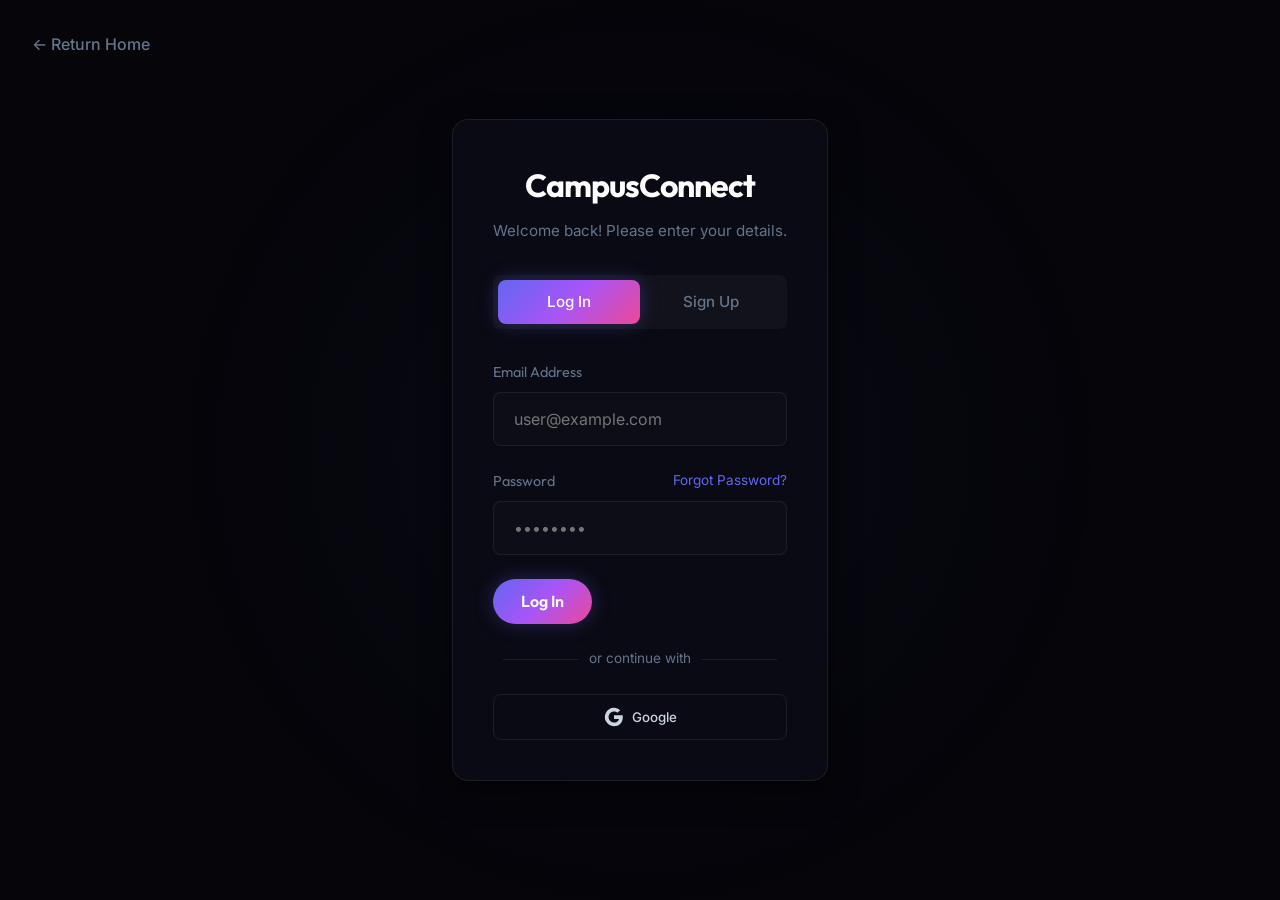
==== frontend/pages/admin.html @ 035adae4 "Initial commit: CampusConnect project" ====
<!DOCTYPE html>
<html lang="en">
<head>
    <meta charset="UTF-8">
    <meta name="viewport" content="width=device-width, initial-scale=1.0">
    <title>Admin Dashboard - AI Platform</title>
    <link href="https://fonts.googleapis.com/css2?family=Archivo:wght@400;700;800&family=Inter:wght@400;500;600&display=swap" rel="stylesheet">
    <link rel="stylesheet" href="../assets/css/style.css">
    <link rel="stylesheet" href="../assets/css/dashboard.css">
</head>
<body>
    <div class="dashboard-container">
        <!-- Sidebar -->
        <aside class="sidebar">
            <div class="sidebar-header">
                <h2 class="text-gradient">AI Platform</h2>
            </div>
            <nav class="sidebar-nav">
                <a href="#" class="nav-item active">Dashboard Overview</a>
                <a href="#" class="nav-item">Manage Users</a>
                <a href="#" class="nav-item">System Settings</a>
            </nav>
            <div class="sidebar-footer">
                <button id="logout-btn" class="btn btn-outline btn-block">Logout</button>
            </div>
        </aside>

        <!-- Main Content -->
        <main class="main-content">
            <header class="top-nav">
                <div class="nav-left">
                    <button class="menu-toggle" onclick="toggleSidebar()">☰</button>
                    <h3>Admin Panel</h3>
                </div>
                <div class="nav-right">
                    <div class="user-profile">
                        <div class="user-info">
                            <span class="user-name" id="user-name-display">Loading...</span>
                            <span class="user-role">Administrator</span>
                        </div>
                        <div class="user-avatar">A</div>
                    </div>
                </div>
            </header>

            <div class="content-area">
                <div class="dashboard-grid">
                    <div class="stat-card">
                        <span class="stat-title">Total Users</span>
                        <span class="stat-value" id="total-users-count">0</span>
                    </div>
                    <div class="stat-card">
                        <span class="stat-title">Active Sessions</span>
                        <span class="stat-value text-gradient">1</span>
                    </div>
                    <div class="stat-card">
                        <span class="stat-title">System Status</span>
                        <span class="stat-value" style="color: var(--success-color)">Online</span>
                    </div>
                </div>

                <div class="card">
                    <div style="display: flex; justify-content: space-between; align-items: center; margin-bottom: 2rem;">
                        <h3>User Management</h3>
                        <button class="btn btn-primary" onclick="alert('Add User form coming soon')">Add User</button>
                    </div>
                    <div class="table-container">
                        <table>
                            <thead>
                                <tr>
                                    <th>ID</th>
                                    <th>Name</th>
                                    <th>Email</th>
                                    <th>Role</th>
                                    <th>Department</th>
                                    <th>Actions</th>
                                </tr>
                            </thead>
                            <tbody id="users-table-body">
                                <!-- Populated by JS -->
                            </tbody>
                        </table>
                    </div>
                </div>
            </div>
        </main>
    </div>

    <script src="../assets/js/api.js"></script>
    <script src="../assets/js/dashboard.js"></script>
    <script src="../assets/js/admin.js"></script>
</body>
</html>
---- frontend/assets/css/style.css ----
@import url('https://fonts.googleapis.com/css2?family=Outfit:wght@300;400;500;600;700;800&family=Inter:wght@400;500;600&display=swap');

:root {
  /* High-End SaaS Theme */
  --bg-dark: #05050a; 
  --bg-surface: #0a0a14;
  --bg-glass: rgba(15, 15, 25, 0.4);
  
  --primary-color: #6366f1; /* Indigo */
  --primary-gradient: linear-gradient(135deg, #6366f1, #a855f7, #ec4899);
  --primary-hover: #4f46e5;
  --primary-glow: rgba(99, 102, 241, 0.3);
  
  --secondary-color: #f8fafc;
  
  --text-main: #cbd5e1;
  --text-muted: #64748b;
  --text-heading: #ffffff;
  
  --success-color: #10b981;
  --danger-color: #ef4444;
  --warning-color: #f59e0b;
  
  --border-color: rgba(255, 255, 255, 0.08);
  --border-hover: rgba(99, 102, 241, 0.4);
  
  --input-bg: rgba(15, 15, 25, 0.6);
  
  --radius-sm: 8px;
  --radius-md: 16px;
  --radius-lg: 24px;
  --radius-pill: 9999px;
  
  --shadow-sm: 0 4px 15px rgba(0, 0, 0, 0.3);
  --shadow-md: 0 10px 30px rgba(0, 0, 0, 0.5);
  --shadow-glow: 0 0 20px var(--primary-glow);
  
  --transition: all 0.3s cubic-bezier(0.4, 0, 0.2, 1);
}

* {
  margin: 0;
  padding: 0;
  box-sizing: border-box;
}

body {
  font-family: 'Inter', sans-serif;
  background-color: var(--bg-dark);
  color: var(--text-main);
  line-height: 1.6;
  -webkit-font-smoothing: antialiased;
  min-height: 100vh;
  overflow-x: hidden;
}

/* Background animated gradient */
.bg-glow {
  position: fixed;
  top: 0;
  left: 0;
  width: 100vw;
  height: 100vh;
  z-index: -1;
  background: 
    radial-gradient(circle at 15% 50%, rgba(99, 102, 241, 0.08), transparent 35%),
    radial-gradient(circle at 85% 30%, rgba(236, 72, 153, 0.08), transparent 35%);
  pointer-events: none;
}

h1, h2, h3, h4, h5, h6 {
  font-family: 'Outfit', sans-serif;
  font-weight: 700;
  color: var(--text-heading);
  letter-spacing: -0.03em;
}

a {
  text-decoration: none;
  color: var(--primary-color);
  transition: var(--transition);
}

a:hover {
  color: #818cf8;
}

.text-gradient {
  background: var(--primary-gradient);
  -webkit-background-clip: text;
  -webkit-text-fill-color: transparent;
  display: inline-block;
}

.glass-panel {
  background: var(--bg-glass);
  backdrop-filter: blur(16px);
  -webkit-backdrop-filter: blur(16px);
  border: 1px solid var(--border-color);
  border-radius: var(--radius-md);
  box-shadow: var(--shadow-md);
}

/* Buttons */
.btn {
  display: inline-flex;
  align-items: center;
  justify-content: center;
  padding: 0.8rem 1.75rem;
  font-family: 'Outfit', sans-serif;
  font-weight: 600;
  border-radius: var(--radius-pill);
  border: none;
  cursor: pointer;
  transition: var(--transition);
  font-size: 1rem;
}

.btn-primary {
  background: var(--primary-gradient);
  color: white;
  box-shadow: var(--shadow-glow);
}

.btn-primary:hover {
  transform: translateY(-2px);
  box-shadow: 0 0 30px rgba(168, 85, 247, 0.5);
}

.btn-secondary {
  background: rgba(255, 255, 255, 0.05);
  color: white;
  border: 1px solid var(--border-color);
}

.btn-secondary:hover {
  background: rgba(255, 255, 255, 0.1);
  transform: translateY(-2px);
}

/* Input Fields */
.form-group {
  margin-bottom: 1.5rem;
}

.form-label {
  display: block;
  font-family: 'Outfit', sans-serif;
  font-size: 0.9rem;
  color: var(--text-muted);
  margin-bottom: 0.5rem;
}

.form-control {
  width: 100%;
  padding: 1rem 1.25rem;
  background: var(--input-bg);
  border: 1px solid var(--border-color);
  border-radius: var(--radius-sm);
  color: white;
  font-family: 'Inter', sans-serif;
  font-size: 1rem;
  transition: var(--transition);
}

.form-control:focus {
  outline: none;
  border-color: var(--primary-color);
  box-shadow: 0 0 0 3px var(--primary-glow);
}

/* Animations */
@keyframes fadeInUp {
  from { opacity: 0; transform: translateY(20px); }
  to { opacity: 1; transform: translateY(0); }
}

.animate-fade-in {
  animation: fadeInUp 0.6s ease forwards;
}

.delay-100 { animation-delay: 100ms; }
.delay-200 { animation-delay: 200ms; }
.delay-300 { animation-delay: 300ms; }
---- frontend/assets/css/dashboard.css ----
/* Premium SaaS Dashboard Layout */
.dashboard-container {
  display: flex;
  min-height: 100vh;
  background-color: var(--bg-dark);
  position: relative;
}

/* Sidebar */
.sidebar {
  width: 280px;
  background: var(--bg-surface);
  border-right: 1px solid var(--border-color);
  color: var(--text-main);
  display: flex;
  flex-direction: column;
  transition: var(--transition);
  z-index: 50;
}

.sidebar-header {
  padding: 2rem 1.5rem;
  display: flex;
  align-items: center;
  gap: 1rem;
  border-bottom: 1px solid var(--border-color);
}

.sidebar-header h2 {
  font-size: 1.5rem;
  margin: 0;
  color: white;
  font-family: 'Outfit', sans-serif;
}

.sidebar-nav {
  padding: 1.5rem 1rem;
  flex: 1;
  display: flex;
  flex-direction: column;
  gap: 0.5rem;
}

.nav-item {
  display: flex;
  align-items: center;
  gap: 1rem;
  padding: 0.85rem 1.25rem;
  color: var(--text-muted);
  border-radius: var(--radius-sm);
  font-weight: 500;
  transition: var(--transition);
  position: relative;
}

.nav-item:hover {
  background-color: rgba(255, 255, 255, 0.03);
  color: white;
}

.nav-item.active {
  background: var(--primary-gradient);
  color: white;
  box-shadow: var(--shadow-glow);
}

.sidebar-footer {
  padding: 1.5rem;
  border-top: 1px solid var(--border-color);
}

/* Main Content Area */
.main-content {
  flex: 1;
  display: flex;
  flex-direction: column;
  min-width: 0;
  z-index: 10;
}

/* Top Navbar */
.top-nav {
  height: 80px;
  background: rgba(10, 10, 20, 0.8);
  backdrop-filter: blur(20px);
  -webkit-backdrop-filter: blur(20px);
  border-bottom: 1px solid var(--border-color);
  display: flex;
  align-items: center;
  justify-content: space-between;
  padding: 0 2.5rem;
  position: sticky;
  top: 0;
  z-index: 40;
}

.nav-left {
  display: flex;
  align-items: center;
  gap: 1rem;
}

.nav-left h3 {
  font-size: 1.25rem;
  color: white;
  margin: 0;
  font-family: 'Outfit', sans-serif;
}

.menu-toggle {
  display: none;
  background: transparent;
  border: 1px solid var(--border-color);
  border-radius: var(--radius-sm);
  padding: 0.5rem;
  font-size: 1.2rem;
  color: var(--text-main);
  cursor: pointer;
}

.nav-right {
  display: flex;
  align-items: center;
  gap: 1.5rem;
}

.user-profile {
  display: flex;
  align-items: center;
  gap: 1rem;
  padding: 0.5rem 1.25rem 0.5rem 0.75rem;
  background: rgba(255, 255, 255, 0.03);
  border: 1px solid var(--border-color);
  border-radius: var(--radius-pill);
  transition: var(--transition);
  cursor: pointer;
}

.user-profile:hover {
  border-color: var(--primary-color);
}

.user-avatar {
  width: 36px;
  height: 36px;
  border-radius: 50%;
  background: var(--primary-gradient);
  color: white;
  display: flex;
  align-items: center;
  justify-content: center;
  font-weight: 700;
  font-size: 1.1rem;
  font-family: 'Outfit', sans-serif;
}

.user-info {
  display: flex;
  flex-direction: column;
  align-items: flex-end;
}

.user-name {
  font-weight: 500;
  font-size: 0.9rem;
  color: white;
}

.user-role {
  font-size: 0.75rem;
  color: var(--primary-color);
  text-transform: uppercase;
  letter-spacing: 0.5px;
}

/* Content Area */
.content-area {
  padding: 2.5rem;
  flex: 1;
  overflow-y: auto;
}

/* Dashboard Grid & Stat Cards */
.dashboard-grid {
  display: grid;
  grid-template-columns: repeat(auto-fit, minmax(320px, 1fr));
  gap: 1.5rem;
  margin-bottom: 2.5rem;
}

.stat-card {
  background: var(--bg-glass);
  backdrop-filter: blur(16px);
  -webkit-backdrop-filter: blur(16px);
  border-radius: var(--radius-md);
  padding: 2rem;
  border: 1px solid var(--border-color);
  transition: var(--transition);
}

.stat-card:hover {
  transform: translateY(-4px);
  border-color: var(--border-hover);
  box-shadow: var(--shadow-md);
}

.stat-title {
  display: block;
  font-size: 0.9rem;
  color: var(--text-muted);
  font-weight: 500;
  margin-bottom: 0.5rem;
}

.stat-value {
  display: block;
  font-size: 3rem;
  font-family: 'Outfit', sans-serif;
  font-weight: 800;
  color: white;
  line-height: 1;
  margin-top: 0.5rem;
}

/* Card Headers */
.card-header {
  display: flex;
  justify-content: space-between;
  align-items: center;
  margin-bottom: 1.5rem;
}

.card-header h3 {
  margin: 0;
  font-size: 1.25rem;
}

/* Tables */
.table-container {
  background: var(--bg-glass);
  border-radius: var(--radius-md);
  overflow-x: auto;
  border: 1px solid var(--border-color);
}

table {
  width: 100%;
  border-collapse: collapse;
}

th, td {
  padding: 1.25rem 1.5rem;
  text-align: left;
  border-bottom: 1px solid var(--border-color);
  font-size: 0.95rem;
}

th {
  background: rgba(255, 255, 255, 0.02);
  color: var(--text-muted);
  font-weight: 500;
  text-transform: uppercase;
  font-size: 0.8rem;
  letter-spacing: 1px;
}

tr:hover td {
  background: rgba(255, 255, 255, 0.03);
}

/* Popups & Modals */
.modal-overlay {
  position: fixed;
  top: 0; left: 0; width: 100vw; height: 100vh;
  background: rgba(0, 0, 0, 0.8);
  backdrop-filter: blur(8px);
  display: flex;
  align-items: center;
  justify-content: center;
  z-index: 999;
  opacity: 0;
  pointer-events: none;
  transition: opacity 0.3s ease;
}

.modal-overlay.active {
  opacity: 1;
  pointer-events: all;
}

.modal-content {
  background: var(--bg-surface);
  border: 1px solid var(--border-color);
  border-radius: var(--radius-md);
  padding: 2.5rem;
  width: 100%;
  max-width: 500px;
  transform: translateY(20px);
  transition: transform 0.3s ease;
  box-shadow: var(--shadow-md);
}

.modal-overlay.active .modal-content {
  transform: translateY(0);
}

.modal-header {
  display: flex;
  justify-content: space-between;
  align-items: center;
  margin-bottom: 1.5rem;
}

.modal-close {
  background: transparent;
  border: none;
  color: var(--text-muted);
  font-size: 1.5rem;
  cursor: pointer;
}

.modal-close:hover {
  color: white;
}

/* Responsive */
@media (max-width: 992px) {
  .sidebar {
    position: fixed;
    height: 100vh;
    transform: translateX(-100%);
  }
  .sidebar.show {
    transform: translateX(0);
  }
  .menu-toggle {
    display: block;
  }
}
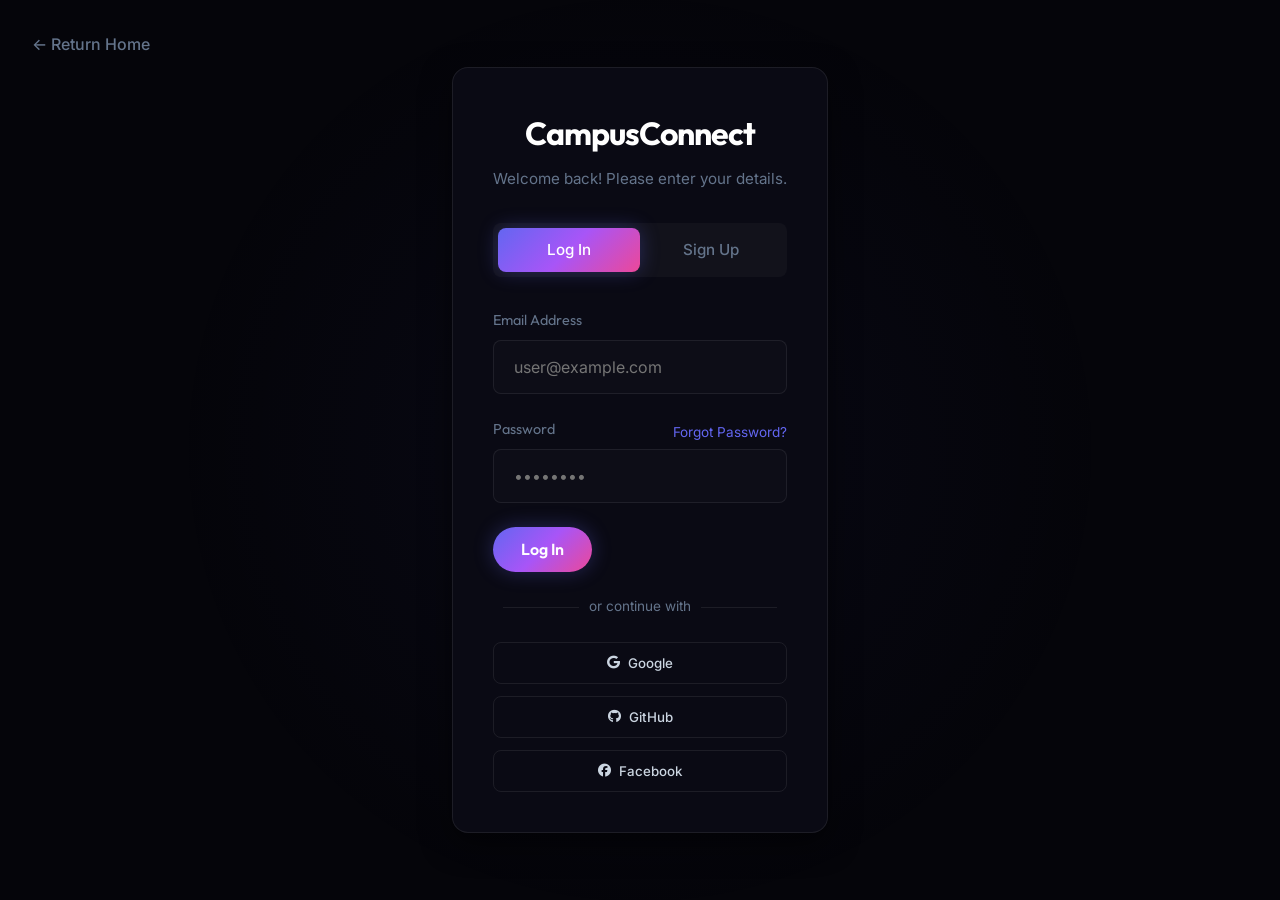
==== commit 158b40de: "Fixed Google/GitHub social auth and implemented Admin approval workflow" ====
--- a/frontend/pages/admin.html
+++ b/frontend/pages/admin.html
@@ -1,93 +1,140 @@
-<!DOCTYPE html>
+<!doctype html>
 <html lang="en">
-<head>
-    <meta charset="UTF-8">
-    <meta name="viewport" content="width=device-width, initial-scale=1.0">
+  <head>
+    <meta charset="UTF-8" />
+    <meta name="viewport" content="width=device-width, initial-scale=1.0" />
     <title>Admin Dashboard - AI Platform</title>
-    <link href="https://fonts.googleapis.com/css2?family=Archivo:wght@400;700;800&family=Inter:wght@400;500;600&display=swap" rel="stylesheet">
-    <link rel="stylesheet" href="../assets/css/style.css">
-    <link rel="stylesheet" href="../assets/css/dashboard.css">
-</head>
-<body>
+    <link
+      href="https://fonts.googleapis.com/css2?family=Archivo:wght@400;700;800&family=Inter:wght@400;500;600&display=swap"
+      rel="stylesheet"
+    />
+    <link rel="stylesheet" href="../assets/css/style.css" />
+    <link rel="stylesheet" href="../assets/css/dashboard.css" />
+  </head>
+  <body>
     <div class="dashboard-container">
-        <!-- Sidebar -->
-        <aside class="sidebar">
-            <div class="sidebar-header">
-                <h2 class="text-gradient">AI Platform</h2>
+      <aside class="sidebar">
+        <div class="sidebar-header">
+          <h2 class="text-gradient">AI Platform</h2>
+        </div>
+        <nav class="sidebar-nav">
+          <a href="#" class="nav-item active">Dashboard Overview</a>
+          <a href="#pending-section" class="nav-item">Pending Approvals</a>
+          <a href="#users-section" class="nav-item">Manage Users</a>
+        </nav>
+        <div class="sidebar-footer">
+          <button id="logout-btn" class="btn btn-outline btn-block">
+            Logout
+          </button>
+        </div>
+      </aside>
+
+      <main class="main-content">
+        <header class="top-nav">
+          <div class="nav-left">
+            <button class="menu-toggle" onclick="toggleSidebar()">☰</button>
+            <h3>Admin Panel</h3>
+          </div>
+          <div class="nav-right">
+            <div class="user-profile">
+              <div class="user-info">
+                <span class="user-name" id="user-name-display">Loading...</span>
+                <span class="user-role">Administrator</span>
+              </div>
+              <div class="user-avatar">A</div>
             </div>
-            <nav class="sidebar-nav">
-                <a href="#" class="nav-item active">Dashboard Overview</a>
-                <a href="#" class="nav-item">Manage Users</a>
-                <a href="#" class="nav-item">System Settings</a>
-            </nav>
-            <div class="sidebar-footer">
-                <button id="logout-btn" class="btn btn-outline btn-block">Logout</button>
+          </div>
+        </header>
+
+        <div class="content-area">
+          <div class="dashboard-grid">
+            <div class="stat-card">
+              <span class="stat-title">Total Approved Users</span>
+              <span class="stat-value" id="total-users-count">0</span>
             </div>
-        </aside>
+            <div
+              class="stat-card"
+              style="border-left: 4px solid var(--primary-color)"
+            >
+              <span class="stat-title">Pending Approvals</span>
+              <span class="stat-value text-gradient" id="pending-users-count"
+                >0</span
+              >
+            </div>
+            <div class="stat-card">
+              <span class="stat-title">System Status</span>
+              <span class="stat-value" style="color: var(--success-color)"
+                >Online</span
+              >
+            </div>
+          </div>
 
-        <!-- Main Content -->
-        <main class="main-content">
-            <header class="top-nav">
-                <div class="nav-left">
-                    <button class="menu-toggle" onclick="toggleSidebar()">☰</button>
-                    <h3>Admin Panel</h3>
-                </div>
-                <div class="nav-right">
-                    <div class="user-profile">
-                        <div class="user-info">
-                            <span class="user-name" id="user-name-display">Loading...</span>
-                            <span class="user-role">Administrator</span>
-                        </div>
-                        <div class="user-avatar">A</div>
-                    </div>
-                </div>
-            </header>
+          <div
+            class="card"
+            id="pending-section"
+            style="
+              margin-bottom: 2rem;
+              border-top: 4px solid var(--primary-color);
+            "
+          >
+            <div
+              style="
+                display: flex;
+                justify-content: space-between;
+                align-items: center;
+                margin-bottom: 1.5rem;
+              "
+            >
+              <h3>New Account Requests (Pending)</h3>
+            </div>
+            <div class="table-container">
+              <table>
+                <thead>
+                  <tr>
+                    <th>ID</th>
+                    <th>Name</th>
+                    <th>Email</th>
+                    <th>Status</th>
+                    <th>Actions</th>
+                  </tr>
+                </thead>
+                <tbody id="pending-users-table-body"></tbody>
+              </table>
+            </div>
+          </div>
 
-            <div class="content-area">
-                <div class="dashboard-grid">
-                    <div class="stat-card">
-                        <span class="stat-title">Total Users</span>
-                        <span class="stat-value" id="total-users-count">0</span>
-                    </div>
-                    <div class="stat-card">
-                        <span class="stat-title">Active Sessions</span>
-                        <span class="stat-value text-gradient">1</span>
-                    </div>
-                    <div class="stat-card">
-                        <span class="stat-title">System Status</span>
-                        <span class="stat-value" style="color: var(--success-color)">Online</span>
-                    </div>
-                </div>
-
-                <div class="card">
-                    <div style="display: flex; justify-content: space-between; align-items: center; margin-bottom: 2rem;">
-                        <h3>User Management</h3>
-                        <button class="btn btn-primary" onclick="alert('Add User form coming soon')">Add User</button>
-                    </div>
-                    <div class="table-container">
-                        <table>
-                            <thead>
-                                <tr>
-                                    <th>ID</th>
-                                    <th>Name</th>
-                                    <th>Email</th>
-                                    <th>Role</th>
-                                    <th>Department</th>
-                                    <th>Actions</th>
-                                </tr>
-                            </thead>
-                            <tbody id="users-table-body">
-                                <!-- Populated by JS -->
-                            </tbody>
-                        </table>
-                    </div>
-                </div>
+          <div class="card" id="users-section">
+            <div
+              style="
+                display: flex;
+                justify-content: space-between;
+                align-items: center;
+                margin-bottom: 1.5rem;
+              "
+            >
+              <h3>Active Users Management</h3>
             </div>
-        </main>
+            <div class="table-container">
+              <table>
+                <thead>
+                  <tr>
+                    <th>ID</th>
+                    <th>Name</th>
+                    <th>Email</th>
+                    <th>Role</th>
+                    <th>Actions</th>
+                  </tr>
+                </thead>
+                <tbody id="users-table-body"></tbody>
+              </table>
+            </div>
+          </div>
+        </div>
+      </main>
     </div>
 
     <script src="../assets/js/api.js"></script>
     <script src="../assets/js/dashboard.js"></script>
     <script src="../assets/js/admin.js"></script>
-</body>
+  </body>
 </html>
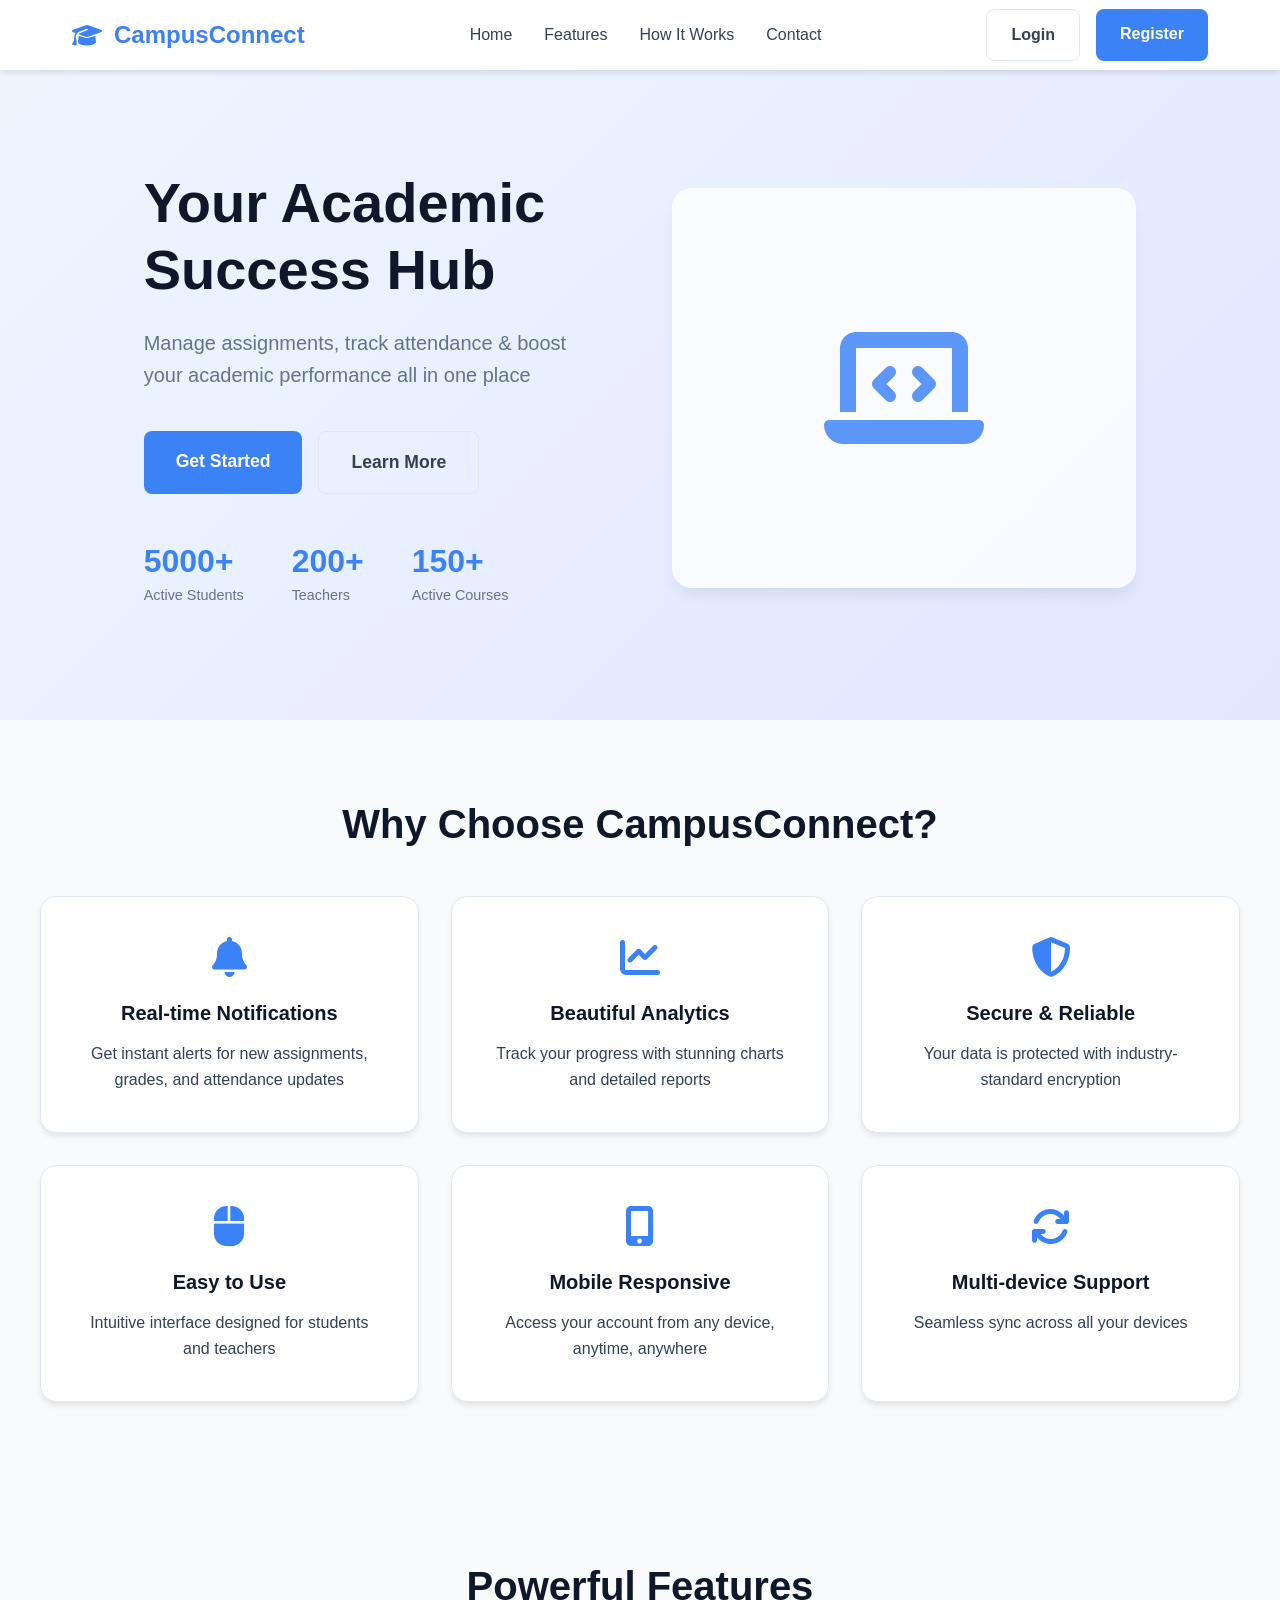
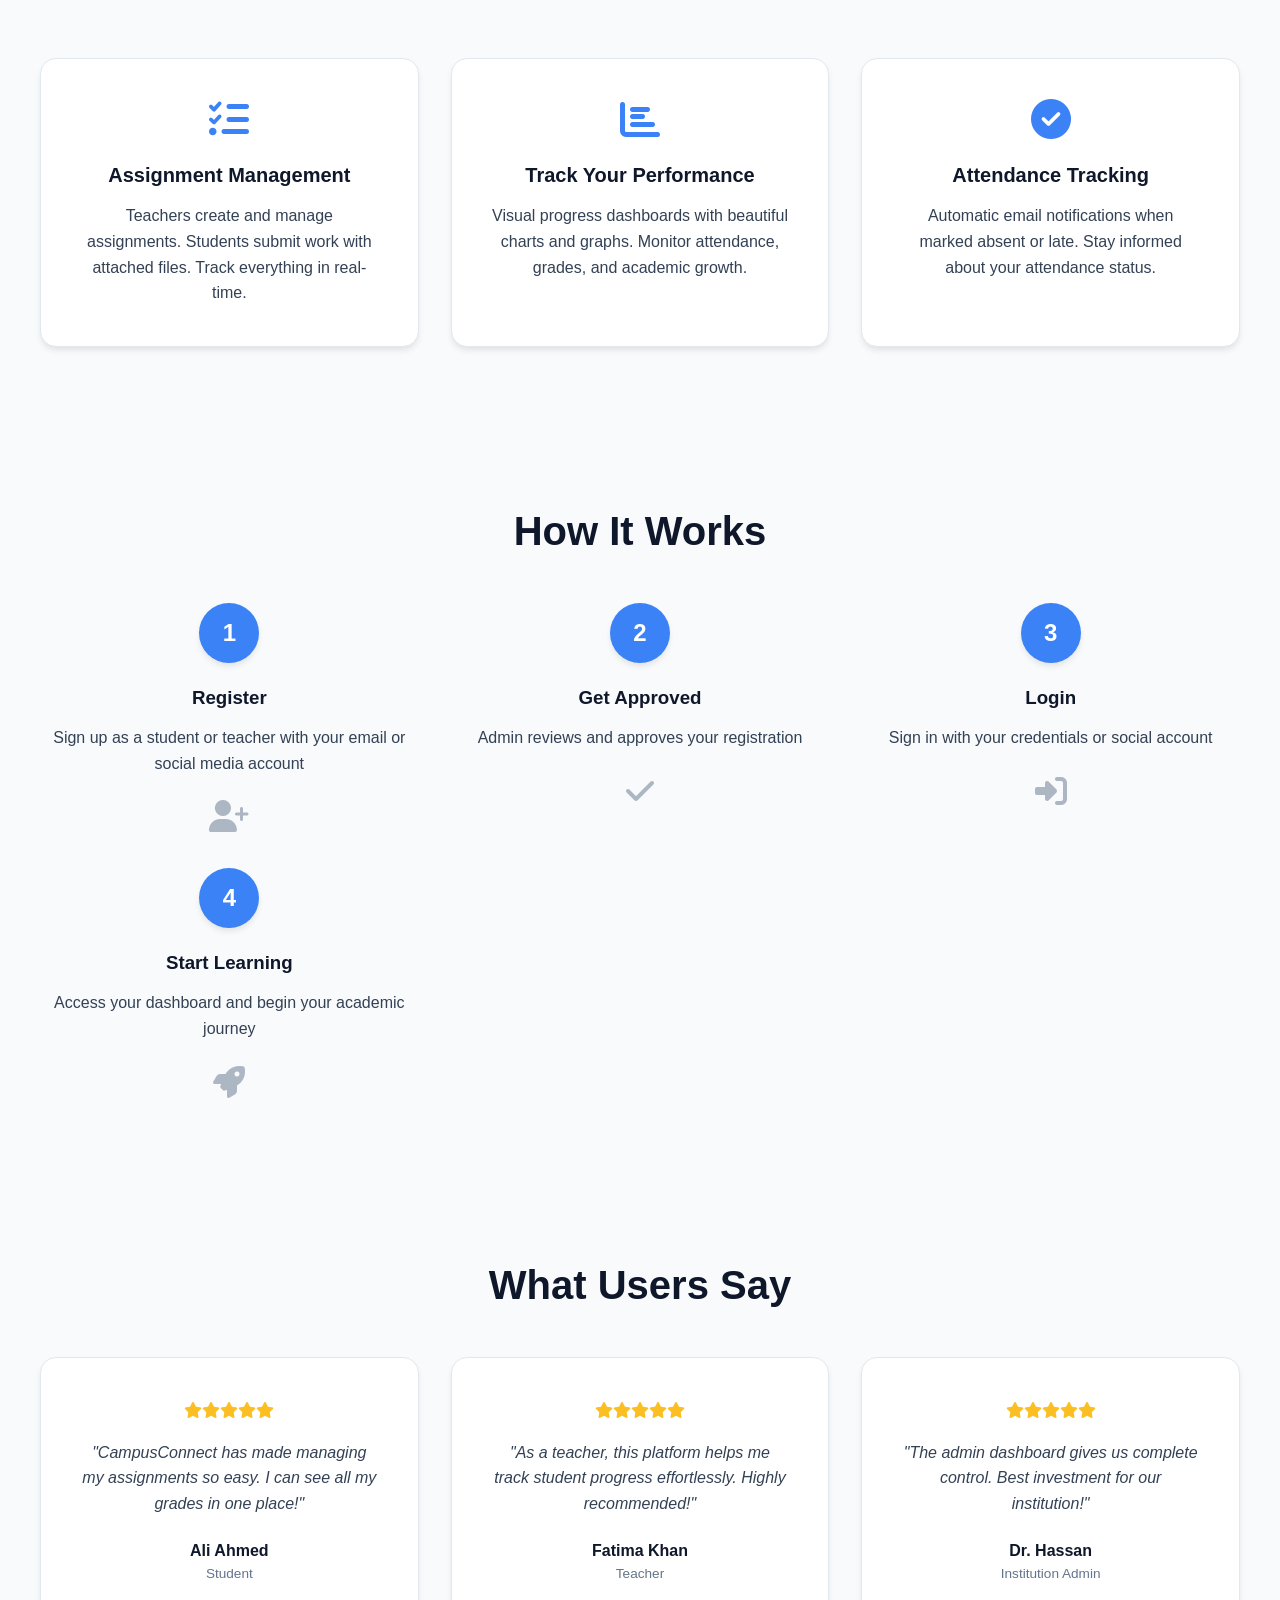
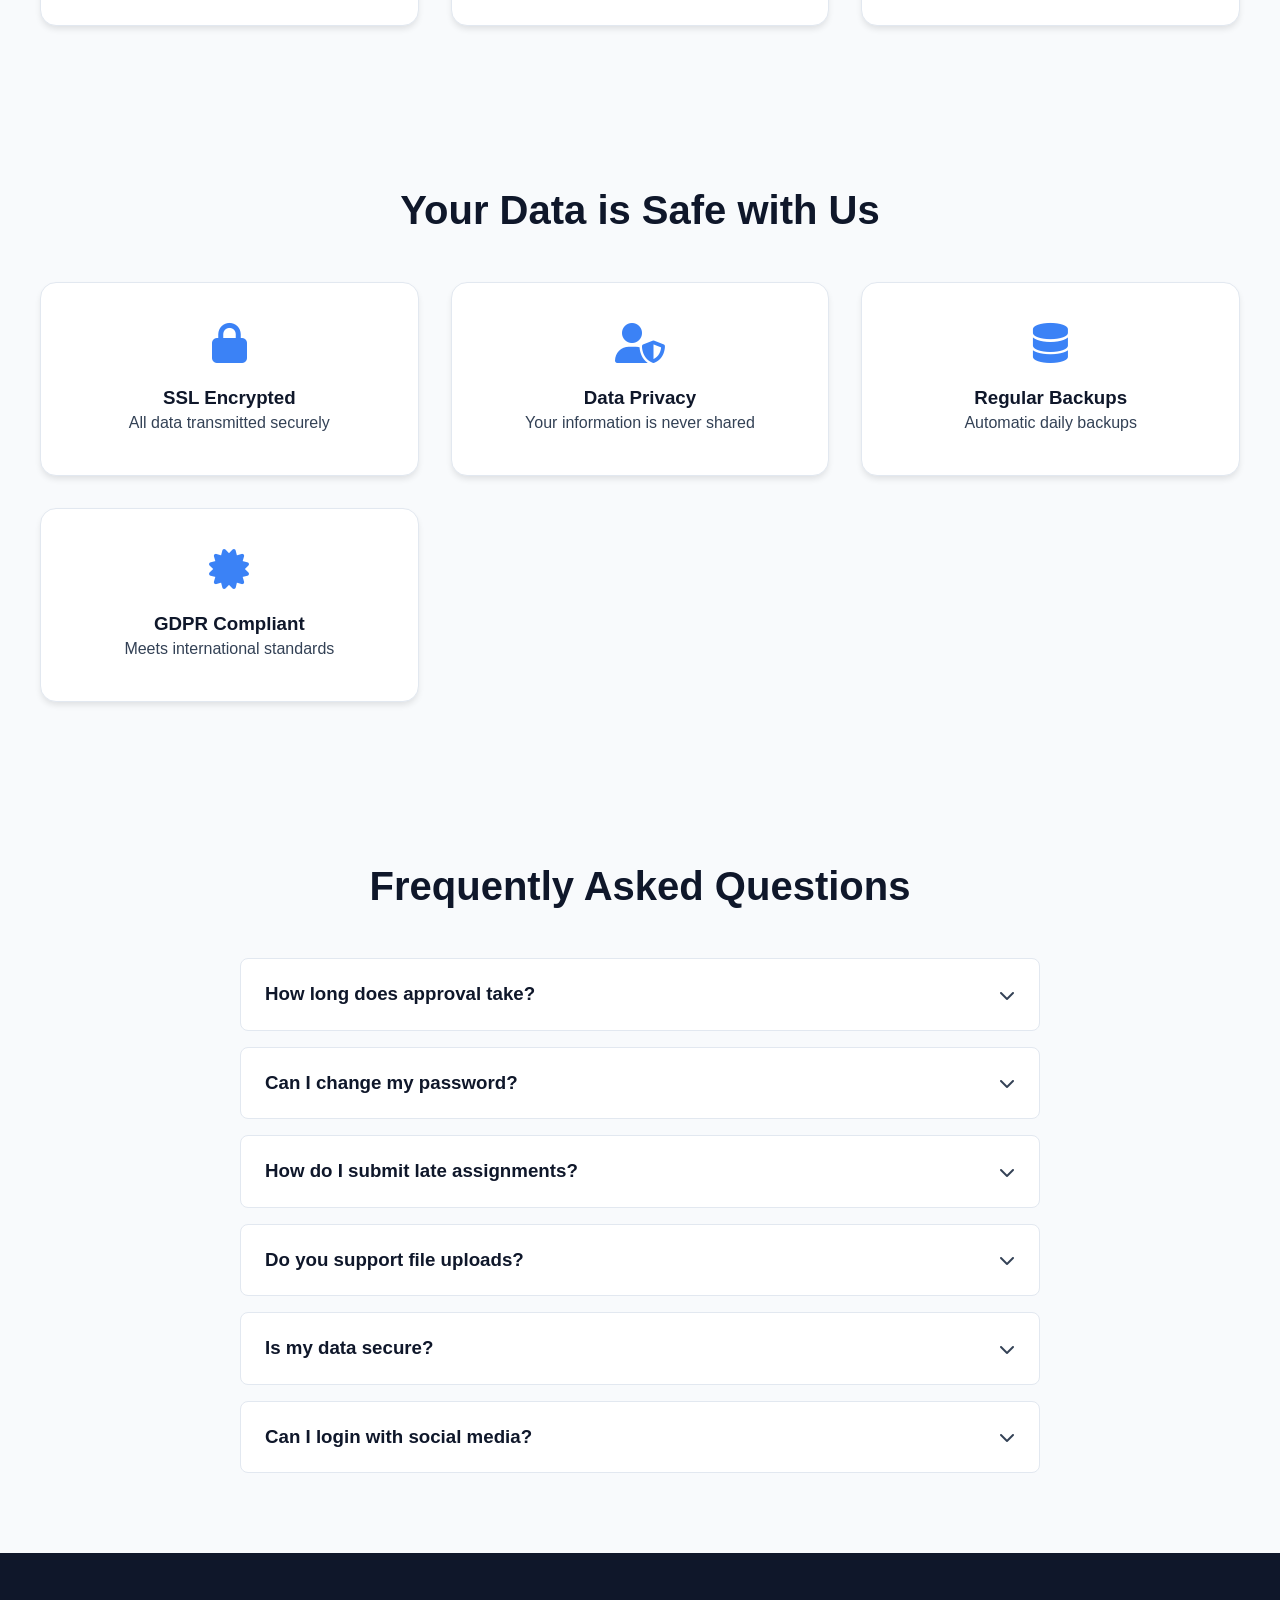
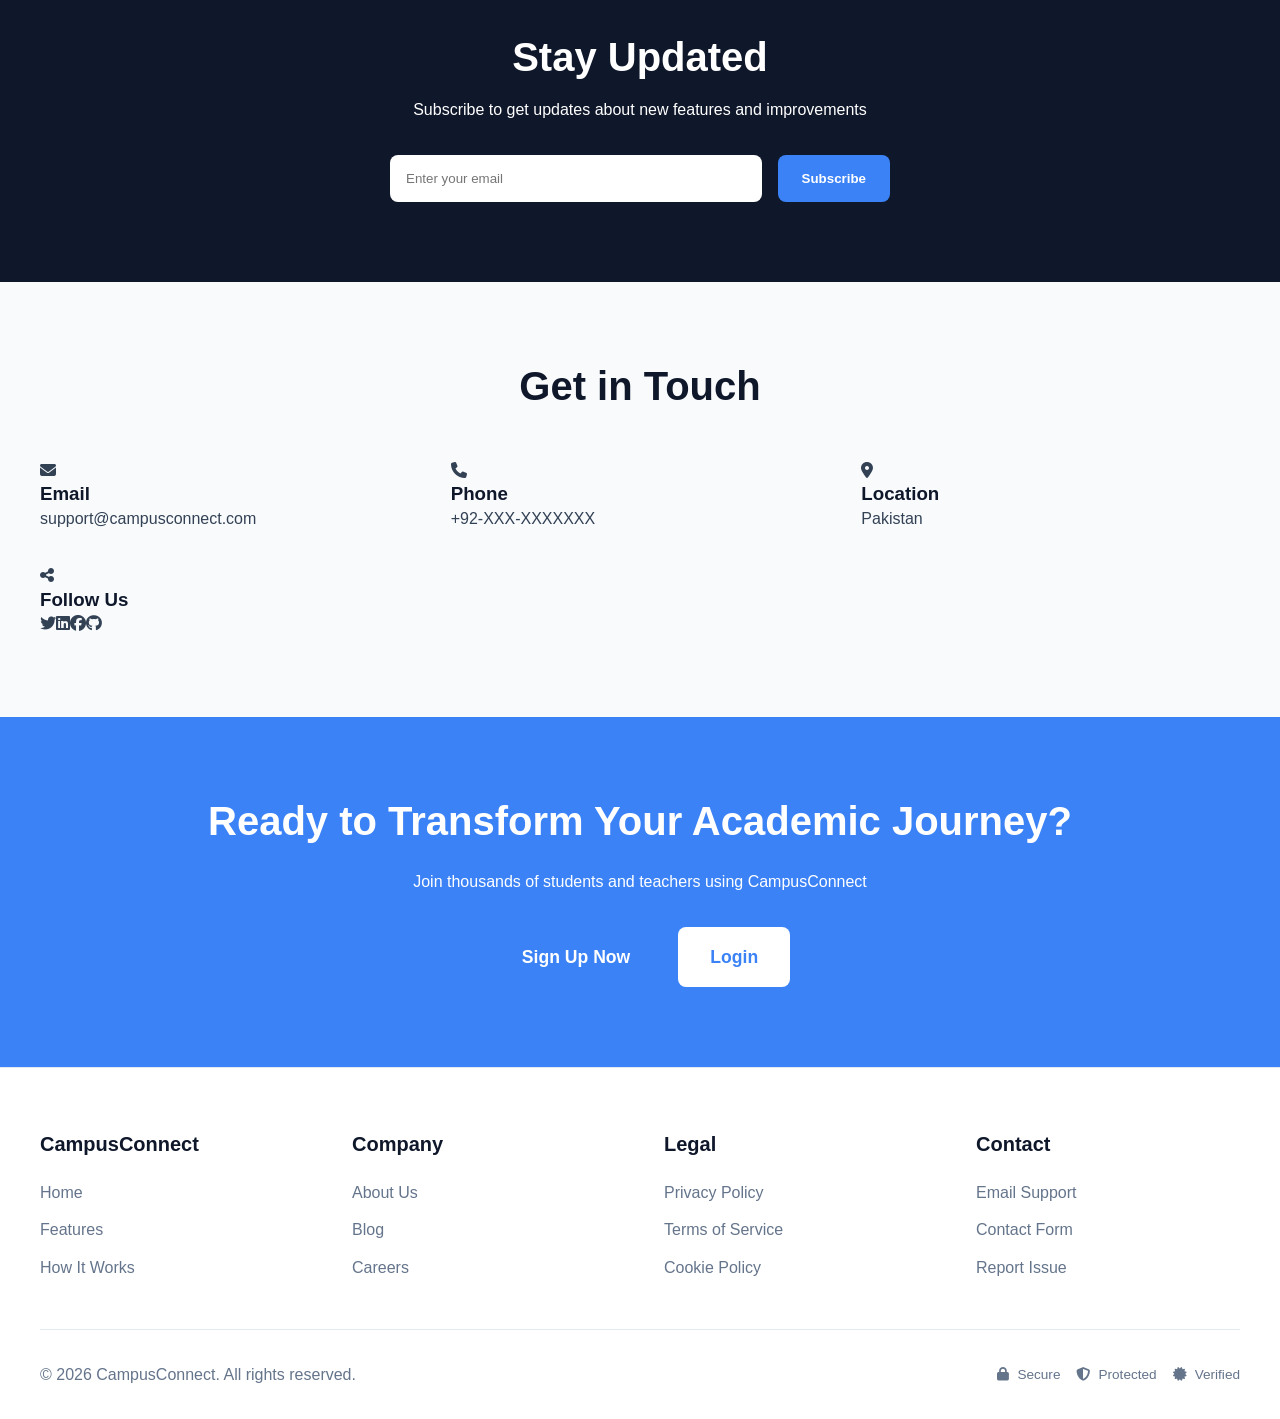
==== commit 886cd5e6: "feat: Admin Dashboard UI redesign, full responsiveness, custom modal alerts, and subject management " ====
--- a/frontend/pages/admin.html
+++ b/frontend/pages/admin.html
@@ -3,134 +3,260 @@
   <head>
     <meta charset="UTF-8" />
     <meta name="viewport" content="width=device-width, initial-scale=1.0" />
-    <title>Admin Dashboard - AI Platform</title>
+    <title>Admin Dashboard - CampusConnect</title>
+    <link rel="stylesheet" href="../assets/css/home.css" />
+    <link rel="stylesheet" href="../assets/css/dashboard.css" />
     <link
-      href="https://fonts.googleapis.com/css2?family=Archivo:wght@400;700;800&family=Inter:wght@400;500;600&display=swap"
       rel="stylesheet"
+      href="https://cdnjs.cloudflare.com/ajax/libs/font-awesome/6.4.0/css/all.min.css"
     />
-    <link rel="stylesheet" href="../assets/css/style.css" />
-    <link rel="stylesheet" href="../assets/css/dashboard.css" />
   </head>
   <body>
     <div class="dashboard-container">
-      <aside class="sidebar">
+      <aside class="sidebar" id="sidebar">
         <div class="sidebar-header">
-          <h2 class="text-gradient">AI Platform</h2>
+          <div class="brand-info">
+            <i class="fas fa-graduation-cap"></i>
+            <span class="brand-text">CampusConnect</span>
+          </div>
+          <button id="sidebar-toggle" class="sidebar-toggle-btn">
+            <i class="fas fa-bars"></i>
+          </button>
         </div>
         <nav class="sidebar-nav">
-          <a href="#" class="nav-item active">Dashboard Overview</a>
-          <a href="#pending-section" class="nav-item">Pending Approvals</a>
-          <a href="#users-section" class="nav-item">Manage Users</a>
+          <a
+            href="#"
+            class="nav-item active"
+            onclick="switchAdminTab('overview', this)"
+          >
+            <i class="fas fa-chart-pie"></i> <span>Overview</span>
+          </a>
+          <a
+            href="#"
+            class="nav-item"
+            onclick="switchAdminTab('pending', this)"
+          >
+            <i class="fas fa-user-clock"></i> <span>Pending Approvals</span>
+          </a>
+          <a href="#" class="nav-item" onclick="switchAdminTab('users', this)">
+            <i class="fas fa-users"></i> <span>Manage Users</span>
+          </a>
+          <a
+            href="#"
+            class="nav-item"
+            onclick="switchAdminTab('subjects', this)"
+          >
+            <i class="fas fa-book"></i> <span>Manage Subjects</span>
+          </a>
         </nav>
-        <div class="sidebar-footer">
-          <button id="logout-btn" class="btn btn-outline btn-block">
-            Logout
-          </button>
-        </div>
       </aside>
 
       <main class="main-content">
         <header class="top-nav">
           <div class="nav-left">
-            <button class="menu-toggle" onclick="toggleSidebar()">☰</button>
-            <h3>Admin Panel</h3>
+            <h3 id="panel-title">Overview</h3>
           </div>
           <div class="nav-right">
+            <button id="logout-btn" class="btn-logout">
+              <i class="fas fa-sign-out-alt"></i> <span>Logout</span>
+            </button>
             <div class="user-profile">
               <div class="user-info">
                 <span class="user-name" id="user-name-display">Loading...</span>
-                <span class="user-role">Administrator</span>
-              </div>
-              <div class="user-avatar">A</div>
+                <span class="user-role" id="user-role-display">ADMIN</span>
+              </div>
+              <div class="user-avatar" id="user-avatar-initial">A</div>
             </div>
           </div>
         </header>
 
         <div class="content-area">
-          <div class="dashboard-grid">
-            <div class="stat-card">
-              <span class="stat-title">Total Approved Users</span>
-              <span class="stat-value" id="total-users-count">0</span>
-            </div>
-            <div
-              class="stat-card"
-              style="border-left: 4px solid var(--primary-color)"
-            >
-              <span class="stat-title">Pending Approvals</span>
-              <span class="stat-value text-gradient" id="pending-users-count"
-                >0</span
+          <div id="tab-overview" class="tab-content active">
+            <div class="dashboard-grid">
+              <div
+                class="stat-card"
+                style="border-top: 4px solid var(--primary-color)"
               >
-            </div>
-            <div class="stat-card">
-              <span class="stat-title">System Status</span>
-              <span class="stat-value" style="color: var(--success-color)"
-                >Online</span
+                <span class="stat-title">Approved Users</span>
+                <span class="stat-value" id="total-users-count">0</span>
+              </div>
+              <div
+                class="stat-card"
+                style="border-top: 4px solid var(--warning-color)"
               >
-            </div>
-          </div>
-
-          <div
-            class="card"
-            id="pending-section"
-            style="
-              margin-bottom: 2rem;
-              border-top: 4px solid var(--primary-color);
-            "
-          >
-            <div
-              style="
-                display: flex;
-                justify-content: space-between;
-                align-items: center;
-                margin-bottom: 1.5rem;
-              "
-            >
-              <h3>New Account Requests (Pending)</h3>
-            </div>
-            <div class="table-container">
-              <table>
-                <thead>
-                  <tr>
-                    <th>ID</th>
-                    <th>Name</th>
-                    <th>Email</th>
-                    <th>Status</th>
-                    <th>Actions</th>
-                  </tr>
-                </thead>
-                <tbody id="pending-users-table-body"></tbody>
-              </table>
-            </div>
-          </div>
-
-          <div class="card" id="users-section">
-            <div
-              style="
-                display: flex;
-                justify-content: space-between;
-                align-items: center;
-                margin-bottom: 1.5rem;
-              "
-            >
-              <h3>Active Users Management</h3>
-            </div>
-            <div class="table-container">
-              <table>
-                <thead>
-                  <tr>
-                    <th>ID</th>
-                    <th>Name</th>
-                    <th>Email</th>
-                    <th>Role</th>
-                    <th>Actions</th>
-                  </tr>
-                </thead>
-                <tbody id="users-table-body"></tbody>
-              </table>
+                <span class="stat-title">Pending Approvals</span>
+                <span class="stat-value" id="overview-pending-count">0</span>
+              </div>
+              <div class="stat-card" style="border-top: 4px solid #10b981">
+                <span class="stat-title">Total Subjects</span>
+                <span class="stat-value" id="total-subjects-count">0</span>
+              </div>
+              <div class="stat-card" style="border-top: 4px solid #8b5cf6">
+                <span class="stat-title">Active Teachers</span>
+                <span class="stat-value" id="total-teachers-count">0</span>
+              </div>
+            </div>
+
+            <div class="card" style="margin-top: 20px">
+              <h3>
+                <i class="fas fa-bell" style="color: var(--warning-color)"></i>
+                Action Required: Recent Pending Requests
+              </h3>
+              <div class="table-container">
+                <table>
+                  <thead>
+                    <tr>
+                      <th>Name</th>
+                      <th>Email</th>
+                      <th>Role Requested</th>
+                      <th>Actions</th>
+                    </tr>
+                  </thead>
+                  <tbody id="overview-pending-body">
+                    <tr>
+                      <td
+                        colspan="4"
+                        style="text-align: center; color: var(--gray-color)"
+                      >
+                        No pending requests at the moment.
+                      </td>
+                    </tr>
+                  </tbody>
+                </table>
+              </div>
+            </div>
+          </div>
+
+          <div id="tab-pending" class="tab-content">
+            <div class="card">
+              <h3><i class="fas fa-user-clock"></i> All Account Requests</h3>
+              <div class="table-container">
+                <table>
+                  <thead>
+                    <tr>
+                      <th>ID</th>
+                      <th>Name</th>
+                      <th>Email</th>
+                      <th>Role Requested</th>
+                      <th>Status</th>
+                      <th>Actions</th>
+                    </tr>
+                  </thead>
+                  <tbody id="pending-users-table-body"></tbody>
+                </table>
+              </div>
+            </div>
+          </div>
+
+          <div id="tab-users" class="tab-content">
+            <div class="card">
+              <h3><i class="fas fa-users"></i> Active Users List</h3>
+              <div class="table-container">
+                <table>
+                  <thead>
+                    <tr>
+                      <th>ID</th>
+                      <th>Name</th>
+                      <th>Email</th>
+                      <th>Role</th>
+                      <th>Actions</th>
+                    </tr>
+                  </thead>
+                  <tbody id="users-table-body"></tbody>
+                </table>
+              </div>
+            </div>
+          </div>
+
+          <div id="tab-subjects" class="tab-content">
+            <div class="card">
+              <h3><i class="fas fa-plus-circle"></i> Create New Subject</h3>
+              <form id="create-subject-form">
+                <div class="form-row">
+                  <div class="admin-form-group">
+                    <label>Subject Name</label>
+                    <input
+                      type="text"
+                      id="subj-name"
+                      class="admin-form-control"
+                      placeholder="e.g. Artificial Intelligence"
+                      required
+                    />
+                  </div>
+                  <div class="admin-form-group">
+                    <label>Subject Code</label>
+                    <input
+                      type="text"
+                      id="subj-code"
+                      class="admin-form-control"
+                      placeholder="e.g. CS-401"
+                      required
+                    />
+                  </div>
+                </div>
+                <div class="form-row">
+                  <div class="admin-form-group">
+                    <label>Department</label>
+                    <input
+                      type="text"
+                      id="subj-dept"
+                      class="admin-form-control"
+                      placeholder="e.g. Computer Science"
+                    />
+                  </div>
+                  <div class="admin-form-group">
+                    <label>Assign Teacher (Optional)</label>
+                    <select id="subj-teacher" class="admin-form-control">
+                      <option value="">Select a Teacher</option>
+                    </select>
+                  </div>
+                </div>
+                <button
+                  type="submit"
+                  class="btn btn-primary"
+                  style="margin-top: 10px"
+                >
+                  Create Subject
+                </button>
+              </form>
+            </div>
+
+            <div class="card">
+              <h3><i class="fas fa-book"></i> Active Subjects List</h3>
+              <div class="table-container">
+                <table>
+                  <thead>
+                    <tr>
+                      <th>Code</th>
+                      <th>Subject Name</th>
+                      <th>Department</th>
+                      <th>Assigned Teacher</th>
+                      <th>Actions</th>
+                    </tr>
+                  </thead>
+                  <tbody id="subjects-table-body"></tbody>
+                </table>
+              </div>
             </div>
           </div>
         </div>
       </main>
+    </div>
+
+    <div
+      class="auth-modal"
+      id="custom-alert-modal"
+      style="display: none; z-index: 9999"
+    >
+      <div class="modal-overlay" onclick="closeCustomModal()"></div>
+      <div class="modal-card custom-popup-card">
+        <div id="custom-modal-icon" class="popup-icon">
+          <i class="fas fa-info-circle"></i>
+        </div>
+        <h3 id="custom-modal-title" class="popup-title">Notification</h3>
+        <p id="custom-modal-message" class="popup-message"></p>
+        <div id="custom-modal-actions" class="popup-actions"></div>
+      </div>
     </div>
 
     <script src="../assets/js/api.js"></script>
--- a/frontend/assets/css/home.css
+++ b/frontend/assets/css/home.css
@@ -0,0 +1,726 @@
+/* ============ GLOBAL VARIABLES & RESET ============ */
+:root {
+  --primary-color: #3b82f6;
+  --secondary-color: #6366f1;
+  --dark-color: #0f172a;
+  --text-main: #334155;
+  --text-muted: #64748b;
+  --bg-light: #f8fafc;
+  --border-color: #e2e8f0;
+  --shadow-sm: 0 4px 6px -1px rgba(0, 0, 0, 0.1);
+  --shadow-md: 0 10px 15px -3px rgba(0, 0, 0, 0.1);
+  --transition: all 0.3s ease;
+}
+
+* {
+  margin: 0;
+  padding: 0;
+  box-sizing: border-box;
+}
+
+body {
+  font-family: "Inter", sans-serif;
+  color: var(--text-main);
+  line-height: 1.6;
+  background-color: var(--bg-light);
+  overflow-x: hidden;
+}
+
+/* ============ TYPOGRAPHY & BUTTONS ============ */
+h1,
+h2,
+h3,
+h4 {
+  color: var(--dark-color);
+  font-weight: 700;
+  line-height: 1.2;
+}
+a {
+  text-decoration: none;
+  color: inherit;
+}
+ul {
+  list-style: none;
+}
+
+.btn {
+  display: inline-block;
+  padding: 0.75rem 1.5rem;
+  border-radius: 8px;
+  font-weight: 600;
+  text-align: center;
+  cursor: pointer;
+  transition: var(--transition);
+  border: none;
+}
+.btn-primary {
+  background: var(--primary-color);
+  color: white;
+}
+.btn-primary:hover {
+  background: #2563eb;
+  transform: translateY(-2px);
+  box-shadow: var(--shadow-sm);
+}
+.btn-secondary {
+  background: transparent;
+  color: var(--text-main);
+  border: 1px solid var(--border-color);
+}
+.btn-secondary:hover {
+  background: var(--bg-light);
+  border-color: var(--primary-color);
+  color: var(--primary-color);
+}
+.btn-lg {
+  padding: 1rem 2rem;
+  font-size: 1.1rem;
+}
+.btn-block {
+  display: block;
+  width: 100%;
+}
+
+/* ============ NAVIGATION BAR ============ */
+.navbar {
+  position: fixed;
+  top: 0;
+  left: 0;
+  width: 100%;
+  height: 70px;
+  background: white;
+  box-shadow: var(--shadow-sm);
+  z-index: 1000;
+}
+.nav-container {
+  max-width: 1200px;
+  margin: 0 auto;
+  padding: 0 2rem;
+  height: 100%;
+  display: flex;
+  justify-content: space-between;
+  align-items: center;
+}
+.nav-brand {
+  display: flex;
+  align-items: center;
+  gap: 0.75rem;
+  font-size: 1.5rem;
+  font-weight: 800;
+  color: var(--primary-color);
+}
+.nav-menu {
+  display: flex;
+  gap: 2rem;
+}
+.nav-menu a {
+  font-weight: 500;
+  transition: var(--transition);
+}
+.nav-menu a:hover {
+  color: var(--primary-color);
+}
+.nav-buttons {
+  display: flex;
+  gap: 1rem;
+}
+
+/* Hamburger Icon for Mobile */
+.hamburger {
+  display: none;
+  flex-direction: column;
+  justify-content: space-between;
+  width: 30px;
+  height: 21px;
+  cursor: pointer;
+  z-index: 1001;
+}
+.hamburger span {
+  display: block;
+  height: 3px;
+  width: 100%;
+  background: var(--dark-color);
+  border-radius: 3px;
+  transition: 0.3s;
+}
+
+/* ============ HERO SECTION ============ */
+.hero {
+  padding-top: 120px;
+  padding-bottom: 4rem;
+  background: linear-gradient(135deg, #eff6ff 0%, #e0e7ff 100%);
+  min-height: 80vh;
+  display: flex;
+  align-items: center;
+}
+.hero-content {
+  max-width: 1200px;
+  margin: 0 auto;
+  padding: 0 2rem;
+  display: flex;
+  gap: 4rem;
+  align-items: center;
+}
+.hero-text {
+  flex: 1;
+}
+.hero-title {
+  font-size: 3.5rem;
+  margin-bottom: 1.5rem;
+  color: var(--dark-color);
+}
+.hero-subtitle {
+  font-size: 1.25rem;
+  color: var(--text-muted);
+  margin-bottom: 2.5rem;
+  max-width: 500px;
+}
+.hero-buttons {
+  display: flex;
+  gap: 1rem;
+  margin-bottom: 3rem;
+}
+.hero-stats {
+  display: flex;
+  gap: 3rem;
+}
+.stat h3 {
+  font-size: 2rem;
+  color: var(--primary-color);
+  margin-bottom: 0.25rem;
+}
+.stat p {
+  color: var(--text-muted);
+  font-size: 0.9rem;
+  font-weight: 500;
+}
+.hero-image {
+  flex: 1;
+  display: flex;
+  justify-content: center;
+}
+.hero-illustration {
+  width: 100%;
+  max-width: 500px;
+  height: 400px;
+  background: white;
+  border-radius: 20px;
+  box-shadow: var(--shadow-md);
+  display: flex;
+  align-items: center;
+  justify-content: center;
+  font-size: 8rem;
+  color: var(--primary-color);
+  opacity: 0.8;
+}
+
+/* ============ SECTIONS COMMON ============ */
+section {
+  padding: 5rem 2rem;
+}
+.container {
+  max-width: 1200px;
+  margin: 0 auto;
+}
+section h2 {
+  text-align: center;
+  font-size: 2.5rem;
+  margin-bottom: 3rem;
+}
+
+/* ============ GRID LAYOUTS ============ */
+.benefits-grid,
+.features-grid,
+.steps-grid,
+.testimonials-grid,
+.security-grid,
+.contact-grid {
+  display: grid;
+  grid-template-columns: repeat(auto-fit, minmax(300px, 1fr));
+  gap: 2rem;
+}
+
+/* Cards Design */
+.benefit-card,
+.feature-card,
+.testimonial-card,
+.security-item {
+  background: white;
+  padding: 2.5rem;
+  border-radius: 16px;
+  box-shadow: var(--shadow-sm);
+  transition: var(--transition);
+  border: 1px solid var(--border-color);
+  text-align: center;
+}
+.benefit-card:hover,
+.feature-card:hover {
+  transform: translateY(-5px);
+  box-shadow: var(--shadow-md);
+  border-color: var(--primary-color);
+}
+.benefit-card i,
+.feature-icon i,
+.security-item i {
+  font-size: 2.5rem;
+  color: var(--primary-color);
+  margin-bottom: 1.5rem;
+}
+.benefit-card h3,
+.feature-card h3 {
+  margin-bottom: 1rem;
+  font-size: 1.25rem;
+}
+.step {
+  text-align: center;
+  position: relative;
+}
+.step-number {
+  width: 60px;
+  height: 60px;
+  background: var(--primary-color);
+  color: white;
+  border-radius: 50%;
+  display: flex;
+  align-items: center;
+  justify-content: center;
+  font-size: 1.5rem;
+  font-weight: 700;
+  margin: 0 auto 1.5rem;
+  box-shadow: var(--shadow-sm);
+}
+.step h3 {
+  margin-bottom: 1rem;
+}
+.step > i {
+  font-size: 2rem;
+  color: var(--text-muted);
+  margin-top: 1.5rem;
+  opacity: 0.5;
+}
+
+/* Testimonials */
+.stars {
+  color: #fbbf24;
+  margin-bottom: 1rem;
+}
+.testimonial-card p {
+  font-style: italic;
+  margin-bottom: 1.5rem;
+}
+.testimonial-card h4 {
+  color: var(--dark-color);
+}
+.testimonial-card span {
+  font-size: 0.85rem;
+  color: var(--text-muted);
+}
+
+/* FAQ */
+.faq-grid {
+  max-width: 800px;
+  margin: 0 auto;
+  display: flex;
+  flex-direction: column;
+  gap: 1rem;
+}
+.faq-item {
+  background: white;
+  border: 1px solid var(--border-color);
+  border-radius: 8px;
+  overflow: hidden;
+}
+.faq-question {
+  padding: 1.5rem;
+  display: flex;
+  justify-content: space-between;
+  align-items: center;
+  cursor: pointer;
+  font-weight: 600;
+}
+.faq-answer {
+  padding: 0 1.5rem 1.5rem;
+  display: none;
+  color: var(--text-muted);
+}
+
+/* Newsletter */
+.newsletter {
+  background: var(--dark-color);
+  color: white;
+  text-align: center;
+}
+.newsletter h2 {
+  color: white;
+  margin-bottom: 1rem;
+}
+.newsletter-form {
+  display: flex;
+  gap: 1rem;
+  max-width: 500px;
+  margin: 2rem auto 0;
+}
+.newsletter-form input {
+  flex: 1;
+  padding: 1rem;
+  border-radius: 8px;
+  border: none;
+  outline: none;
+}
+
+/* Final CTA */
+.final-cta {
+  background: var(--primary-color);
+  color: white;
+  text-align: center;
+}
+.final-cta h2 {
+  color: white;
+  margin-bottom: 1.5rem;
+}
+.cta-buttons {
+  display: flex;
+  justify-content: center;
+  gap: 1rem;
+  margin-top: 2rem;
+}
+.cta-buttons .btn-secondary {
+  background: white;
+  color: var(--primary-color);
+  border: none;
+}
+
+/* ============ FOOTER ============ */
+.footer {
+  background: white;
+  border-top: 1px solid var(--border-color);
+  padding: 4rem 2rem 2rem;
+}
+.footer-grid {
+  display: grid;
+  grid-template-columns: repeat(auto-fit, minmax(200px, 1fr));
+  gap: 3rem;
+  margin-bottom: 3rem;
+  max-width: 1200px;
+  margin: 0 auto 3rem;
+}
+.footer-section h3 {
+  margin-bottom: 1.5rem;
+  font-size: 1.25rem;
+}
+.footer-section ul {
+  display: flex;
+  flex-direction: column;
+  gap: 0.75rem;
+}
+.footer-section a {
+  color: var(--text-muted);
+  transition: var(--transition);
+}
+.footer-section a:hover {
+  color: var(--primary-color);
+}
+.footer-bottom {
+  border-top: 1px solid var(--border-color);
+  padding-top: 2rem;
+  display: flex;
+  justify-content: space-between;
+  align-items: center;
+  max-width: 1200px;
+  margin: 0 auto;
+  flex-wrap: wrap;
+  gap: 1rem;
+  color: var(--text-muted);
+}
+.footer-badges {
+  display: flex;
+  gap: 1rem;
+}
+.footer-badges span {
+  display: flex;
+  align-items: center;
+  gap: 0.5rem;
+  font-size: 0.85rem;
+}
+
+/* ============ AUTH MODAL (Fix for overlap and cutoff) ============ */
+.auth-modal {
+  position: fixed;
+  top: 0;
+  left: 0;
+  width: 100%;
+  height: 100%;
+  z-index: 2000;
+  display: flex;
+  align-items: center;
+  justify-content: center;
+  opacity: 0;
+  pointer-events: none;
+  transition: opacity 0.3s ease;
+}
+.auth-modal.show {
+  opacity: 1;
+  pointer-events: auto;
+}
+.modal-overlay {
+  position: absolute;
+  width: 100%;
+  height: 100%;
+  background: rgba(15, 23, 42, 0.6);
+  backdrop-filter: blur(4px);
+}
+.modal-card {
+  position: relative;
+  background: white;
+  width: 100%;
+  max-width: 450px;
+  border-radius: 20px;
+  padding: 2.5rem;
+  box-shadow: 0 25px 50px -12px rgba(0, 0, 0, 0.25);
+  transform: translateY(20px);
+  transition: transform 0.3s ease;
+  max-height: 90vh;
+  overflow-y: auto; /* Fixes modal cutoff on small screens */
+}
+.auth-modal.show .modal-card {
+  transform: translateY(0);
+}
+.modal-close {
+  position: absolute;
+  top: 1.5rem;
+  right: 1.5rem;
+  background: transparent;
+  border: none;
+  font-size: 1.5rem;
+  color: var(--text-muted);
+  cursor: pointer;
+  transition: 0.3s;
+}
+.modal-close:hover {
+  color: var(--danger-color);
+  transform: rotate(90deg);
+}
+
+.auth-header {
+  text-align: center;
+  margin-bottom: 2rem;
+}
+.auth-header h2 {
+  font-size: 1.75rem;
+  margin-bottom: 0.5rem;
+}
+.auth-header p {
+  color: var(--text-muted);
+  font-size: 0.9rem;
+}
+
+.auth-tabs {
+  display: flex;
+  gap: 1rem;
+  margin-bottom: 2rem;
+}
+.auth-tab {
+  flex: 1;
+  padding: 0.75rem;
+  border: 1px solid var(--border-color);
+  background: white;
+  border-radius: 8px;
+  font-weight: 600;
+  color: var(--text-muted);
+  cursor: pointer;
+  transition: 0.3s;
+}
+.auth-tab.active {
+  background: var(--primary-color);
+  color: white;
+  border-color: var(--primary-color);
+}
+
+.form-section {
+  display: none;
+  animation: fadeIn 0.3s ease;
+}
+.form-section.active {
+  display: block;
+}
+@keyframes fadeIn {
+  from {
+    opacity: 0;
+  }
+  to {
+    opacity: 1;
+  }
+}
+
+.form-group {
+  margin-bottom: 1.5rem;
+  text-align: left;
+}
+.form-label {
+  display: block;
+  margin-bottom: 0.5rem;
+  font-weight: 500;
+  font-size: 0.9rem;
+}
+.form-control {
+  width: 100%;
+  padding: 0.75rem 1rem;
+  border: 1px solid var(--border-color);
+  border-radius: 8px;
+  font-family: inherit;
+  transition: 0.3s;
+}
+.form-control:focus {
+  outline: none;
+  border-color: var(--primary-color);
+  box-shadow: 0 0 0 3px rgba(59, 130, 246, 0.1);
+}
+
+/* Password Toggle inside Modal */
+.password-container {
+  position: relative;
+  display: flex;
+  align-items: center;
+}
+.password-container input {
+  width: 100%;
+  padding-right: 2.5rem;
+}
+.toggle-password {
+  position: absolute;
+  right: 1rem;
+  color: var(--text-muted);
+  cursor: pointer;
+}
+
+/* Social Icons in Modal */
+.social-login {
+  display: flex;
+  gap: 1rem;
+  justify-content: center;
+  margin-top: 1rem;
+}
+.btn-social-icon {
+  width: 50px;
+  height: 50px;
+  border-radius: 50%;
+  background: white;
+  border: 1px solid var(--border-color);
+  color: var(--text-main);
+  font-size: 1.5rem;
+  cursor: pointer;
+  display: flex;
+  align-items: center;
+  justify-content: center;
+  transition: 0.3s;
+}
+.btn-social-icon[data-provider="google"]:hover {
+  color: #db4437;
+  border-color: #db4437;
+  background: #fef2f2;
+}
+.btn-social-icon[data-provider="github"]:hover {
+  color: #24292e;
+  border-color: #24292e;
+  background: #f1f5f9;
+}
+
+/* =========================================================
+   100% RESPONSIVE MEDIA QUERIES (Mobile & Tablet Fixes)
+========================================================= */
+
+@media screen and (max-width: 1024px) {
+  .hero-content {
+    flex-direction: column;
+    text-align: center;
+    padding-top: 2rem;
+  }
+  .hero-subtitle {
+    margin: 0 auto 2.5rem;
+  }
+  .hero-buttons {
+    justify-content: center;
+  }
+  .hero-stats {
+    justify-content: center;
+  }
+  .hero-illustration {
+    height: 300px;
+  }
+}
+
+@media screen and (max-width: 768px) {
+  /* Fixing Navbar Overlap Issue */
+  .nav-menu,
+  .nav-buttons {
+    display: none; /* Hide standard nav on mobile */
+  }
+  .hamburger {
+    display: flex; /* Show Hamburger */
+  }
+
+  /* Mobile Dropdown Menu Logic */
+  .navbar.mobile-active .nav-menu {
+    display: flex;
+    flex-direction: column;
+    position: absolute;
+    top: 70px;
+    left: 0;
+    width: 100%;
+    background: white;
+    padding: 1.5rem;
+    box-shadow: 0 10px 15px rgba(0, 0, 0, 0.1);
+    gap: 1rem;
+    border-top: 1px solid var(--border-color);
+  }
+  .navbar.mobile-active .nav-buttons {
+    display: flex;
+    flex-direction: column;
+    position: absolute;
+    top: 250px;
+    left: 0;
+    width: 100%;
+    background: white;
+    padding: 0 1.5rem 1.5rem;
+    box-shadow: 0 10px 15px rgba(0, 0, 0, 0.1);
+  }
+
+  .hero-title {
+    font-size: 2.5rem;
+  }
+  .hero-stats {
+    flex-wrap: wrap;
+    gap: 1.5rem;
+  }
+  .cta-buttons {
+    flex-direction: column;
+  }
+  .newsletter-form {
+    flex-direction: column;
+  }
+
+  /* Ensure grids become single column to avoid squeezing */
+  .benefits-grid,
+  .features-grid,
+  .steps-grid,
+  .testimonials-grid,
+  .security-grid,
+  .footer-grid {
+    grid-template-columns: 1fr;
+  }
+}
+
+@media screen and (max-width: 480px) {
+  .hero-title {
+    font-size: 2rem;
+  }
+  .modal-card {
+    padding: 1.5rem;
+    width: 95%;
+    border-radius: 12px;
+  }
+  .auth-tabs {
+    flex-direction: column;
+    gap: 0.5rem;
+  }
+}
--- a/frontend/assets/css/dashboard.css
+++ b/frontend/assets/css/dashboard.css
@@ -1,339 +1,610 @@
-/* Premium SaaS Dashboard Layout */
+/* ============ DASHBOARD LIGHT THEME ============ */
+:root {
+  --bg-main: #f3f4f6;
+  --bg-surface: #ffffff;
+  --sidebar-width: 260px;
+  --sidebar-collapsed-width: 80px;
+  --primary-color: #3b82f6;
+  --border-color: #e2e8f0;
+  --dark-color: #0f172a;
+  --gray-color: #64748b;
+  --danger-color: #ef4444;
+  --success-color: #10b981;
+  --warning-color: #f59e0b;
+  --shadow-sm: 0 4px 6px -1px rgba(0, 0, 0, 0.1);
+}
+
+body {
+  background-color: var(--bg-main);
+  margin: 0;
+  font-family: "Segoe UI", Tahoma, Geneva, Verdana, sans-serif;
+  color: var(--dark-color);
+  overflow-x: hidden;
+}
+
 .dashboard-container {
   display: flex;
   min-height: 100vh;
-  background-color: var(--bg-dark);
-  position: relative;
-}
-
-/* Sidebar */
+  width: 100%;
+}
+
+/* SIDEBAR (Gemini Style) */
 .sidebar {
-  width: 280px;
+  width: var(--sidebar-width);
   background: var(--bg-surface);
   border-right: 1px solid var(--border-color);
-  color: var(--text-main);
   display: flex;
   flex-direction: column;
-  transition: var(--transition);
-  z-index: 50;
+  position: fixed;
+  height: 100vh;
+  z-index: 100;
+  transition:
+    width 0.3s cubic-bezier(0.4, 0, 0.2, 1),
+    transform 0.3s ease;
+  overflow-x: hidden;
+}
+.sidebar.collapsed {
+  width: var(--sidebar-collapsed-width);
 }
 
 .sidebar-header {
-  padding: 2rem 1.5rem;
-  display: flex;
-  align-items: center;
-  gap: 1rem;
+  height: 70px;
+  display: flex;
+  align-items: center;
+  justify-content: space-between;
+  padding: 0 15px 0 24px;
   border-bottom: 1px solid var(--border-color);
-}
-
-.sidebar-header h2 {
-  font-size: 1.5rem;
-  margin: 0;
-  color: white;
-  font-family: 'Outfit', sans-serif;
+  color: var(--primary-color);
+  font-size: 20px;
+  font-weight: 700;
+}
+.brand-info {
+  display: flex;
+  align-items: center;
+  gap: 12px;
+  white-space: nowrap;
+  transition: opacity 0.2s;
+}
+.sidebar.collapsed .brand-info {
+  opacity: 0;
+  pointer-events: none;
+  width: 0;
+}
+.sidebar.collapsed .sidebar-header {
+  padding: 0;
+  justify-content: center;
+}
+
+.sidebar-toggle-btn {
+  background: transparent;
+  border: none;
+  color: var(--gray-color);
+  font-size: 20px;
+  cursor: pointer;
+  padding: 8px;
+  border-radius: 8px;
+  display: flex;
+  align-items: center;
+  justify-content: center;
+  transition: 0.3s;
+}
+.sidebar-toggle-btn:hover {
+  background: #f1f5f9;
+  color: var(--primary-color);
 }
 
 .sidebar-nav {
-  padding: 1.5rem 1rem;
+  padding: 20px 0;
   flex: 1;
   display: flex;
   flex-direction: column;
-  gap: 0.5rem;
-}
-
+  gap: 5px;
+  overflow-y: auto;
+}
 .nav-item {
   display: flex;
   align-items: center;
-  gap: 1rem;
-  padding: 0.85rem 1.25rem;
-  color: var(--text-muted);
-  border-radius: var(--radius-sm);
+  padding: 12px 24px;
+  color: var(--gray-color);
+  text-decoration: none;
   font-weight: 500;
-  transition: var(--transition);
-  position: relative;
-}
-
+  border-left: 4px solid transparent;
+  transition: all 0.3s ease;
+  gap: 14px;
+  white-space: nowrap;
+}
+.nav-item i {
+  font-size: 18px;
+  min-width: 20px;
+  text-align: center;
+}
 .nav-item:hover {
-  background-color: rgba(255, 255, 255, 0.03);
-  color: white;
-}
-
+  background-color: #f8fafc;
+  color: var(--primary-color);
+}
 .nav-item.active {
-  background: var(--primary-gradient);
-  color: white;
-  box-shadow: var(--shadow-glow);
-}
-
-.sidebar-footer {
-  padding: 1.5rem;
-  border-top: 1px solid var(--border-color);
-}
-
-/* Main Content Area */
+  background-color: #eff6ff;
+  color: var(--primary-color);
+  border-left-color: var(--primary-color);
+  font-weight: 600;
+}
+.sidebar.collapsed .nav-item {
+  padding: 12px 0;
+  justify-content: center;
+}
+.sidebar.collapsed .nav-item span {
+  display: none;
+}
+
+/* MAIN CONTENT */
 .main-content {
   flex: 1;
+  margin-left: var(--sidebar-width);
   display: flex;
   flex-direction: column;
-  min-width: 0;
-  z-index: 10;
-}
-
-/* Top Navbar */
+  transition:
+    margin-left 0.3s cubic-bezier(0.4, 0, 0.2, 1),
+    width 0.3s ease;
+  width: calc(100% - var(--sidebar-width));
+  min-height: 100vh;
+}
+.sidebar.collapsed ~ .main-content {
+  margin-left: var(--sidebar-collapsed-width);
+  width: calc(100% - var(--sidebar-collapsed-width));
+}
+
 .top-nav {
-  height: 80px;
-  background: rgba(10, 10, 20, 0.8);
-  backdrop-filter: blur(20px);
-  -webkit-backdrop-filter: blur(20px);
+  height: 70px;
+  background: var(--bg-surface);
   border-bottom: 1px solid var(--border-color);
   display: flex;
   align-items: center;
   justify-content: space-between;
-  padding: 0 2.5rem;
+  padding: 0 24px;
   position: sticky;
   top: 0;
-  z-index: 40;
-}
-
-.nav-left {
-  display: flex;
-  align-items: center;
-  gap: 1rem;
-}
-
+  z-index: 90;
+}
 .nav-left h3 {
-  font-size: 1.25rem;
-  color: white;
   margin: 0;
-  font-family: 'Outfit', sans-serif;
-}
-
-.menu-toggle {
-  display: none;
+  font-size: 18px;
+  color: var(--dark-color);
+}
+.nav-right {
+  display: flex;
+  align-items: center;
+  gap: 15px;
+}
+
+/* USER PROFILE & LOGOUT */
+.btn-logout {
   background: transparent;
   border: 1px solid var(--border-color);
-  border-radius: var(--radius-sm);
-  padding: 0.5rem;
-  font-size: 1.2rem;
-  color: var(--text-main);
+  color: var(--gray-color);
+  padding: 8px 14px;
+  border-radius: 8px;
   cursor: pointer;
-}
-
-.nav-right {
-  display: flex;
-  align-items: center;
-  gap: 1.5rem;
+  font-weight: 600;
+  font-size: 13px;
+  transition: 0.3s;
+  display: flex;
+  align-items: center;
+  gap: 6px;
+}
+.btn-logout:hover {
+  background: #fee2e2;
+  color: var(--danger-color);
+  border-color: #fecaca;
 }
 
 .user-profile {
   display: flex;
   align-items: center;
-  gap: 1rem;
-  padding: 0.5rem 1.25rem 0.5rem 0.75rem;
-  background: rgba(255, 255, 255, 0.03);
-  border: 1px solid var(--border-color);
-  border-radius: var(--radius-pill);
-  transition: var(--transition);
-  cursor: pointer;
-}
-
-.user-profile:hover {
-  border-color: var(--primary-color);
-}
-
+  gap: 10px;
+  padding-left: 15px;
+  border-left: 1px solid var(--border-color);
+}
+.user-info {
+  text-align: right;
+}
+.user-name {
+  display: block;
+  font-weight: 600;
+  font-size: 13px;
+  color: var(--dark-color);
+}
+.user-role {
+  display: inline-block;
+  font-size: 10px;
+  background: #eff6ff;
+  color: var(--primary-color);
+  padding: 2px 6px;
+  border-radius: 12px;
+  font-weight: 700;
+  text-transform: uppercase;
+  margin-top: 2px;
+}
 .user-avatar {
   width: 36px;
   height: 36px;
+  background: var(--primary-color);
+  color: white;
   border-radius: 50%;
-  background: var(--primary-gradient);
-  color: white;
   display: flex;
   align-items: center;
   justify-content: center;
-  font-weight: 700;
-  font-size: 1.1rem;
-  font-family: 'Outfit', sans-serif;
-}
-
-.user-info {
-  display: flex;
-  flex-direction: column;
-  align-items: flex-end;
-}
-
-.user-name {
-  font-weight: 500;
-  font-size: 0.9rem;
-  color: white;
-}
-
-.user-role {
-  font-size: 0.75rem;
-  color: var(--primary-color);
+  font-weight: bold;
+  font-size: 16px;
+}
+
+/* CONTENT AREA */
+.content-area {
+  padding: 24px;
+  overflow-x: hidden;
+}
+.tab-content {
+  display: none;
+  animation: fadeIn 0.4s ease;
+}
+.tab-content.active {
+  display: block;
+}
+@keyframes fadeIn {
+  from {
+    opacity: 0;
+    transform: translateY(10px);
+  }
+  to {
+    opacity: 1;
+    transform: translateY(0);
+  }
+}
+
+.dashboard-grid {
+  display: grid;
+  grid-template-columns: repeat(auto-fit, minmax(220px, 1fr));
+  gap: 20px;
+  margin-bottom: 24px;
+}
+.stat-card {
+  background: var(--bg-surface);
+  border-radius: 12px;
+  padding: 20px;
+  box-shadow: var(--shadow-sm);
+  border: 1px solid var(--border-color);
+}
+.stat-title {
+  color: var(--gray-color);
+  font-size: 12px;
+  font-weight: 600;
+  margin-bottom: 8px;
   text-transform: uppercase;
   letter-spacing: 0.5px;
-}
-
-/* Content Area */
-.content-area {
-  padding: 2.5rem;
-  flex: 1;
-  overflow-y: auto;
-}
-
-/* Dashboard Grid & Stat Cards */
-.dashboard-grid {
-  display: grid;
-  grid-template-columns: repeat(auto-fit, minmax(320px, 1fr));
-  gap: 1.5rem;
-  margin-bottom: 2.5rem;
-}
-
-.stat-card {
-  background: var(--bg-glass);
-  backdrop-filter: blur(16px);
-  -webkit-backdrop-filter: blur(16px);
-  border-radius: var(--radius-md);
-  padding: 2rem;
+  display: block;
+}
+.stat-value {
+  font-size: 32px;
+  font-weight: 700;
+  color: var(--dark-color);
+}
+
+/* CARDS AND TABLES */
+.card {
+  background: var(--bg-surface);
+  border-radius: 12px;
+  box-shadow: var(--shadow-sm);
   border: 1px solid var(--border-color);
-  transition: var(--transition);
-}
-
-.stat-card:hover {
-  transform: translateY(-4px);
-  border-color: var(--border-hover);
-  box-shadow: var(--shadow-md);
-}
-
-.stat-title {
-  display: block;
-  font-size: 0.9rem;
-  color: var(--text-muted);
-  font-weight: 500;
-  margin-bottom: 0.5rem;
-}
-
-.stat-value {
-  display: block;
-  font-size: 3rem;
-  font-family: 'Outfit', sans-serif;
-  font-weight: 800;
-  color: white;
-  line-height: 1;
-  margin-top: 0.5rem;
-}
-
-/* Card Headers */
-.card-header {
-  display: flex;
-  justify-content: space-between;
-  align-items: center;
-  margin-bottom: 1.5rem;
-}
-
-.card-header h3 {
-  margin: 0;
-  font-size: 1.25rem;
-}
-
-/* Tables */
+  padding: 20px;
+  margin-bottom: 24px;
+  width: 100%;
+  box-sizing: border-box;
+}
+.card h3 {
+  margin-top: 0;
+  margin-bottom: 16px;
+  color: var(--dark-color);
+  font-size: 16px;
+  display: flex;
+  align-items: center;
+  gap: 8px;
+}
+
+/* Table Wrapper for Horizontal Scroll on Mobile */
 .table-container {
-  background: var(--bg-glass);
-  border-radius: var(--radius-md);
+  width: 100%;
   overflow-x: auto;
-  border: 1px solid var(--border-color);
-}
-
+  -webkit-overflow-scrolling: touch;
+}
 table {
   width: 100%;
   border-collapse: collapse;
-}
-
-th, td {
-  padding: 1.25rem 1.5rem;
+  min-width: 700px; /* Forces scroll on small screens */
+}
+th,
+td {
+  padding: 12px 16px;
   text-align: left;
   border-bottom: 1px solid var(--border-color);
+  font-size: 13px;
+}
+th {
+  background: #f8fafc;
+  color: var(--gray-color);
+  font-weight: 600;
+  font-size: 11px;
+  text-transform: uppercase;
+  letter-spacing: 0.5px;
+}
+tr:hover td {
+  background: #f8fafc;
+}
+
+.badge {
+  padding: 4px 10px;
+  border-radius: 20px;
+  font-size: 11px;
+  font-weight: 600;
+  display: inline-block;
+}
+.badge.pending {
+  background: #fef3c7;
+  color: #b45309;
+}
+.badge.role {
+  background: #f3f4f6;
+  color: #4b5563;
+  text-transform: uppercase;
+  border: 1px solid var(--border-color);
+}
+
+/* FORMS */
+.form-row {
+  display: grid;
+  grid-template-columns: repeat(auto-fit, minmax(200px, 1fr));
+  gap: 16px;
+  margin-bottom: 16px;
+}
+.admin-form-group label {
+  display: block;
+  margin-bottom: 6px;
+  font-weight: 500;
+  font-size: 13px;
+}
+.admin-form-control {
+  width: 100%;
+  padding: 10px 14px;
+  border: 1px solid var(--border-color);
+  border-radius: 6px;
+  font-size: 13px;
+  background: #f8fafc;
+  transition: 0.3s;
+  box-sizing: border-box;
+}
+.admin-form-control:focus {
+  outline: none;
+  border-color: var(--primary-color);
+  background: white;
+  box-shadow: 0 0 0 3px rgba(59, 130, 246, 0.1);
+}
+
+/* BUTTONS */
+.flex-actions {
+  display: flex;
+  gap: 6px;
+}
+.btn {
+  padding: 8px 16px;
+  border-radius: 6px;
+  border: none;
+  cursor: pointer;
+  font-weight: 600;
+  transition: 0.3s;
+}
+.btn-primary {
+  background: var(--primary-color);
+  color: white;
+}
+.btn-primary:hover {
+  background: #2563eb;
+}
+.btn-sm {
+  padding: 5px 10px;
+  font-size: 11px;
+  border-radius: 4px;
+}
+.btn-outline {
+  background: transparent;
+  border: 1px solid var(--border-color);
+  color: var(--gray-color);
+}
+.btn-outline:hover {
+  background: #f1f5f9;
+}
+.btn-danger {
+  background: white;
+  color: var(--danger-color);
+  border: 1px solid #fca5a5;
+}
+.btn-danger:hover {
+  background: #fef2f2;
+}
+.btn-success {
+  background: var(--success-color);
+  color: white;
+  border: 1px solid var(--success-color);
+}
+.btn-success:hover {
+  background: #059669;
+}
+
+/* ============ BEAUTIFUL SPACIOUS MODAL POPUP ============ */
+.auth-modal {
+  position: fixed;
+  top: 0;
+  left: 0;
+  width: 100%;
+  height: 100%;
+  display: flex;
+  align-items: center;
+  justify-content: center;
+  background: rgba(15, 23, 42, 0.6);
+  backdrop-filter: blur(4px);
+  z-index: 9999;
+}
+.custom-popup-card {
+  background: white;
+  border-radius: 16px;
+  padding: 2.5rem 2rem;
+  max-width: 420px;
+  width: 90%;
+  text-align: center;
+  box-shadow: 0 25px 50px -12px rgba(0, 0, 0, 0.25);
+  animation: modalScaleIn 0.3s ease;
+  position: relative;
+  z-index: 10000;
+}
+@keyframes modalScaleIn {
+  0% {
+    transform: scale(0.9) translateY(20px);
+    opacity: 0;
+  }
+  100% {
+    transform: scale(1) translateY(0);
+    opacity: 1;
+  }
+}
+.popup-icon {
+  font-size: 3.5rem;
+  margin-bottom: 1.25rem;
+}
+.popup-title {
+  font-size: 1.5rem;
+  font-weight: 700;
+  color: var(--dark-color);
+  margin-bottom: 0.75rem;
+}
+.popup-message {
+  color: #64748b;
+  font-size: 1rem;
+  line-height: 1.6;
+  margin-bottom: 2rem;
+}
+.popup-actions {
+  display: flex;
+  gap: 1rem;
+  justify-content: center;
+}
+.popup-actions .btn {
+  flex: 1;
+  padding: 10px;
   font-size: 0.95rem;
 }
 
-th {
-  background: rgba(255, 255, 255, 0.02);
-  color: var(--text-muted);
-  font-weight: 500;
-  text-transform: uppercase;
-  font-size: 0.8rem;
-  letter-spacing: 1px;
-}
-
-tr:hover td {
-  background: rgba(255, 255, 255, 0.03);
-}
-
-/* Popups & Modals */
-.modal-overlay {
+/* =========================================================
+   100% BULLETPROOF RESPONSIVENESS (Mobile & Tablet)
+========================================================= */
+
+@media screen and (max-width: 1024px) {
+  .dashboard-grid {
+    grid-template-columns: repeat(2, 1fr);
+  }
+  .form-row {
+    grid-template-columns: repeat(2, 1fr);
+  }
+}
+
+@media screen and (max-width: 768px) {
+  /* Hide Sidebar off-screen by default */
+  .sidebar {
+    transform: translateX(-100%);
+    width: 260px !important;
+    box-shadow: 4px 0 15px rgba(0, 0, 0, 0.1);
+  }
+  .sidebar.mobile-open {
+    transform: translateX(0);
+  }
+  .sidebar-header {
+    justify-content: space-between;
+    padding: 0 15px 0 24px;
+  }
+  .sidebar.collapsed .brand-info {
+    opacity: 1;
+    display: flex;
+    width: auto;
+  }
+  .sidebar.collapsed .nav-item span {
+    display: inline;
+  }
+  .sidebar.collapsed .nav-item {
+    padding: 12px 24px;
+    justify-content: flex-start;
+  }
+
+  /* Make Main Content take full width */
+  .main-content {
+    margin-left: 0 !important;
+    width: 100% !important;
+  }
+  .sidebar.collapsed ~ .main-content {
+    margin-left: 0;
+    width: 100%;
+  }
+
+  /* Simplify Top Nav */
+  .nav-right .user-info {
+    display: none;
+  }
+  .btn-logout span {
+    display: none;
+  }
+
+  /* Stack Grids */
+  .dashboard-grid {
+    grid-template-columns: 1fr;
+  }
+  .form-row {
+    grid-template-columns: 1fr;
+    gap: 12px;
+  }
+  .content-area {
+    padding: 15px;
+  }
+}
+
+@media screen and (max-width: 480px) {
+  .top-nav {
+    padding: 0 15px;
+  }
+  .nav-left h3 {
+    font-size: 16px;
+  }
+  .custom-popup-card {
+    padding: 1.5rem;
+    max-height: 90vh;
+    overflow-y: auto;
+  }
+  .popup-actions {
+    flex-direction: column;
+  }
+  .popup-actions .btn {
+    width: 100%;
+  }
+}
+
+/* Sidebar Overlay for Mobile to dim background */
+.sidebar-overlay {
   position: fixed;
-  top: 0; left: 0; width: 100vw; height: 100vh;
-  background: rgba(0, 0, 0, 0.8);
-  backdrop-filter: blur(8px);
-  display: flex;
-  align-items: center;
-  justify-content: center;
-  z-index: 999;
+  top: 0;
+  left: 0;
+  right: 0;
+  bottom: 0;
+  background: rgba(0, 0, 0, 0.5);
+  z-index: 95;
+  display: none;
   opacity: 0;
-  pointer-events: none;
-  transition: opacity 0.3s ease;
-}
-
-.modal-overlay.active {
+  transition: opacity 0.3s;
+}
+.sidebar-overlay.show {
+  display: block;
   opacity: 1;
-  pointer-events: all;
-}
-
-.modal-content {
-  background: var(--bg-surface);
-  border: 1px solid var(--border-color);
-  border-radius: var(--radius-md);
-  padding: 2.5rem;
-  width: 100%;
-  max-width: 500px;
-  transform: translateY(20px);
-  transition: transform 0.3s ease;
-  box-shadow: var(--shadow-md);
-}
-
-.modal-overlay.active .modal-content {
-  transform: translateY(0);
-}
-
-.modal-header {
-  display: flex;
-  justify-content: space-between;
-  align-items: center;
-  margin-bottom: 1.5rem;
-}
-
-.modal-close {
-  background: transparent;
-  border: none;
-  color: var(--text-muted);
-  font-size: 1.5rem;
-  cursor: pointer;
-}
-
-.modal-close:hover {
-  color: white;
-}
-
-/* Responsive */
-@media (max-width: 992px) {
-  .sidebar {
-    position: fixed;
-    height: 100vh;
-    transform: translateX(-100%);
-  }
-  .sidebar.show {
-    transform: translateX(0);
-  }
-  .menu-toggle {
-    display: block;
-  }
-}
+}
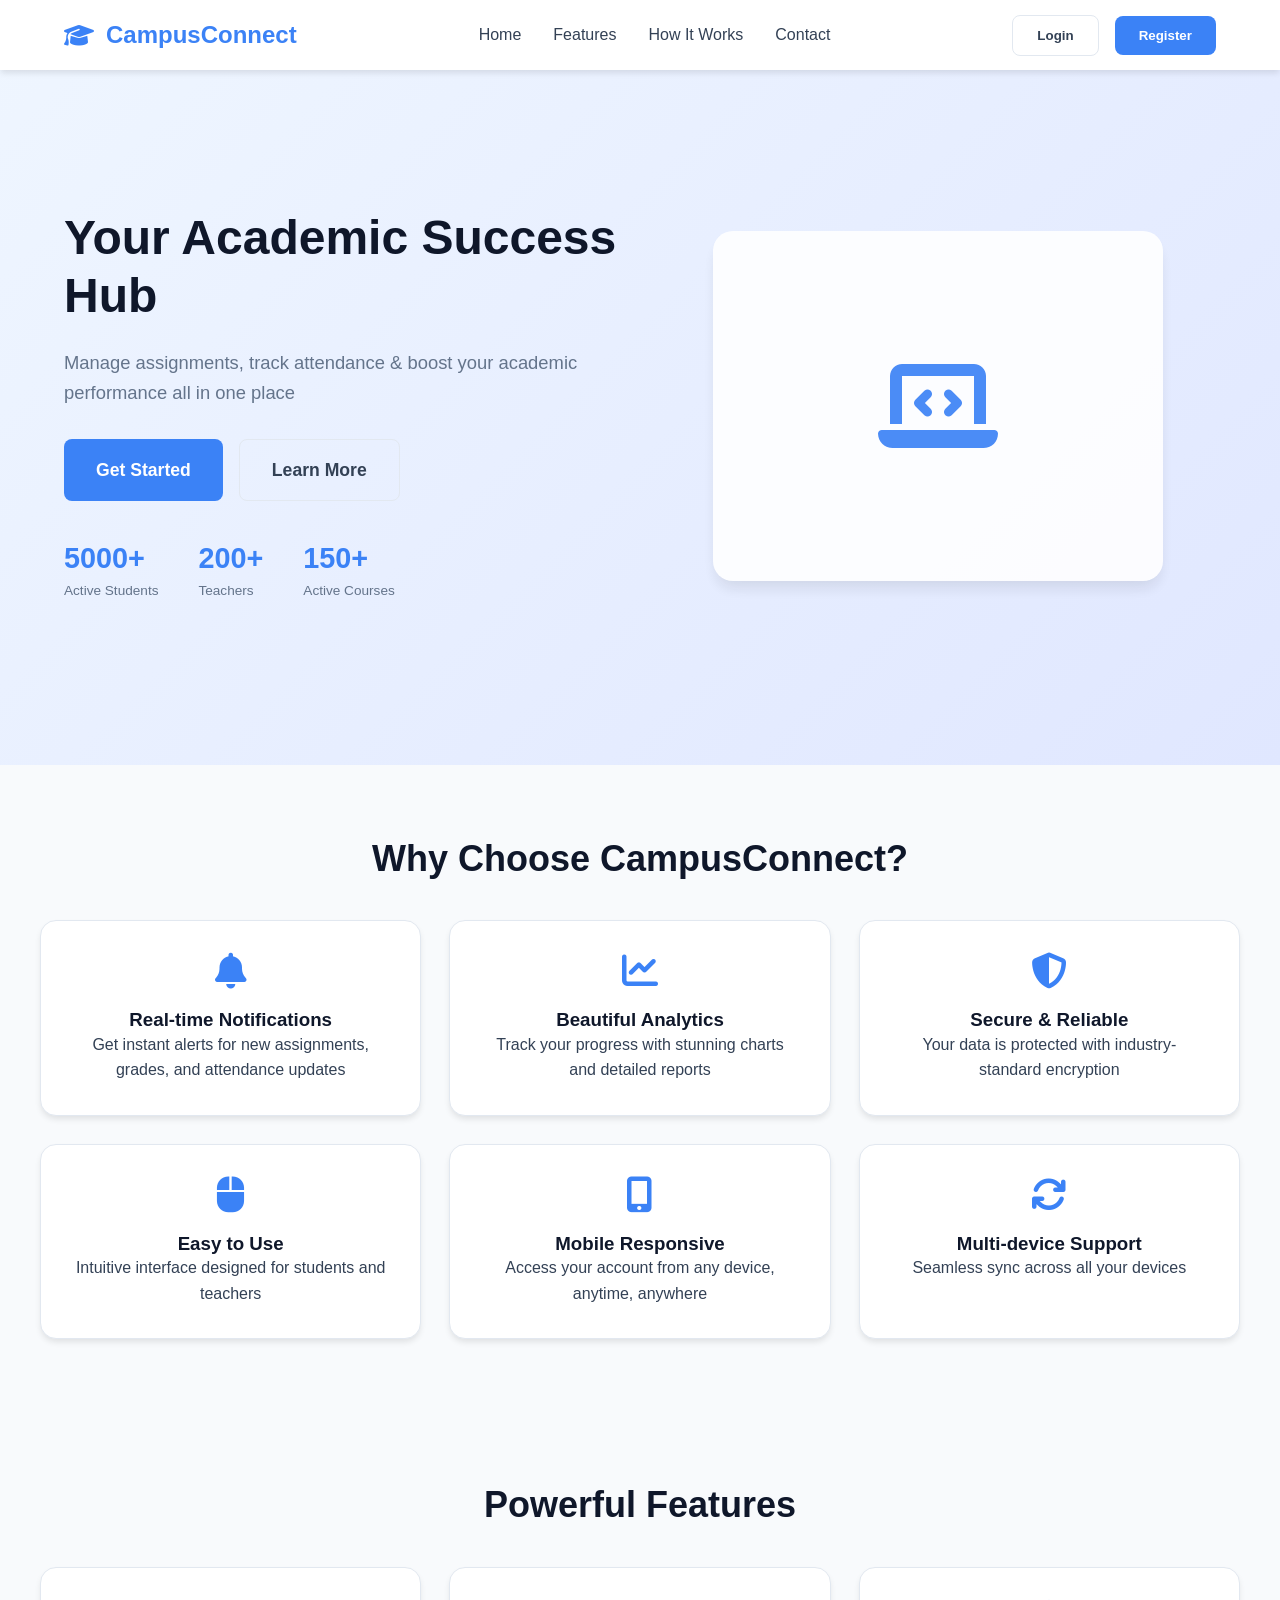
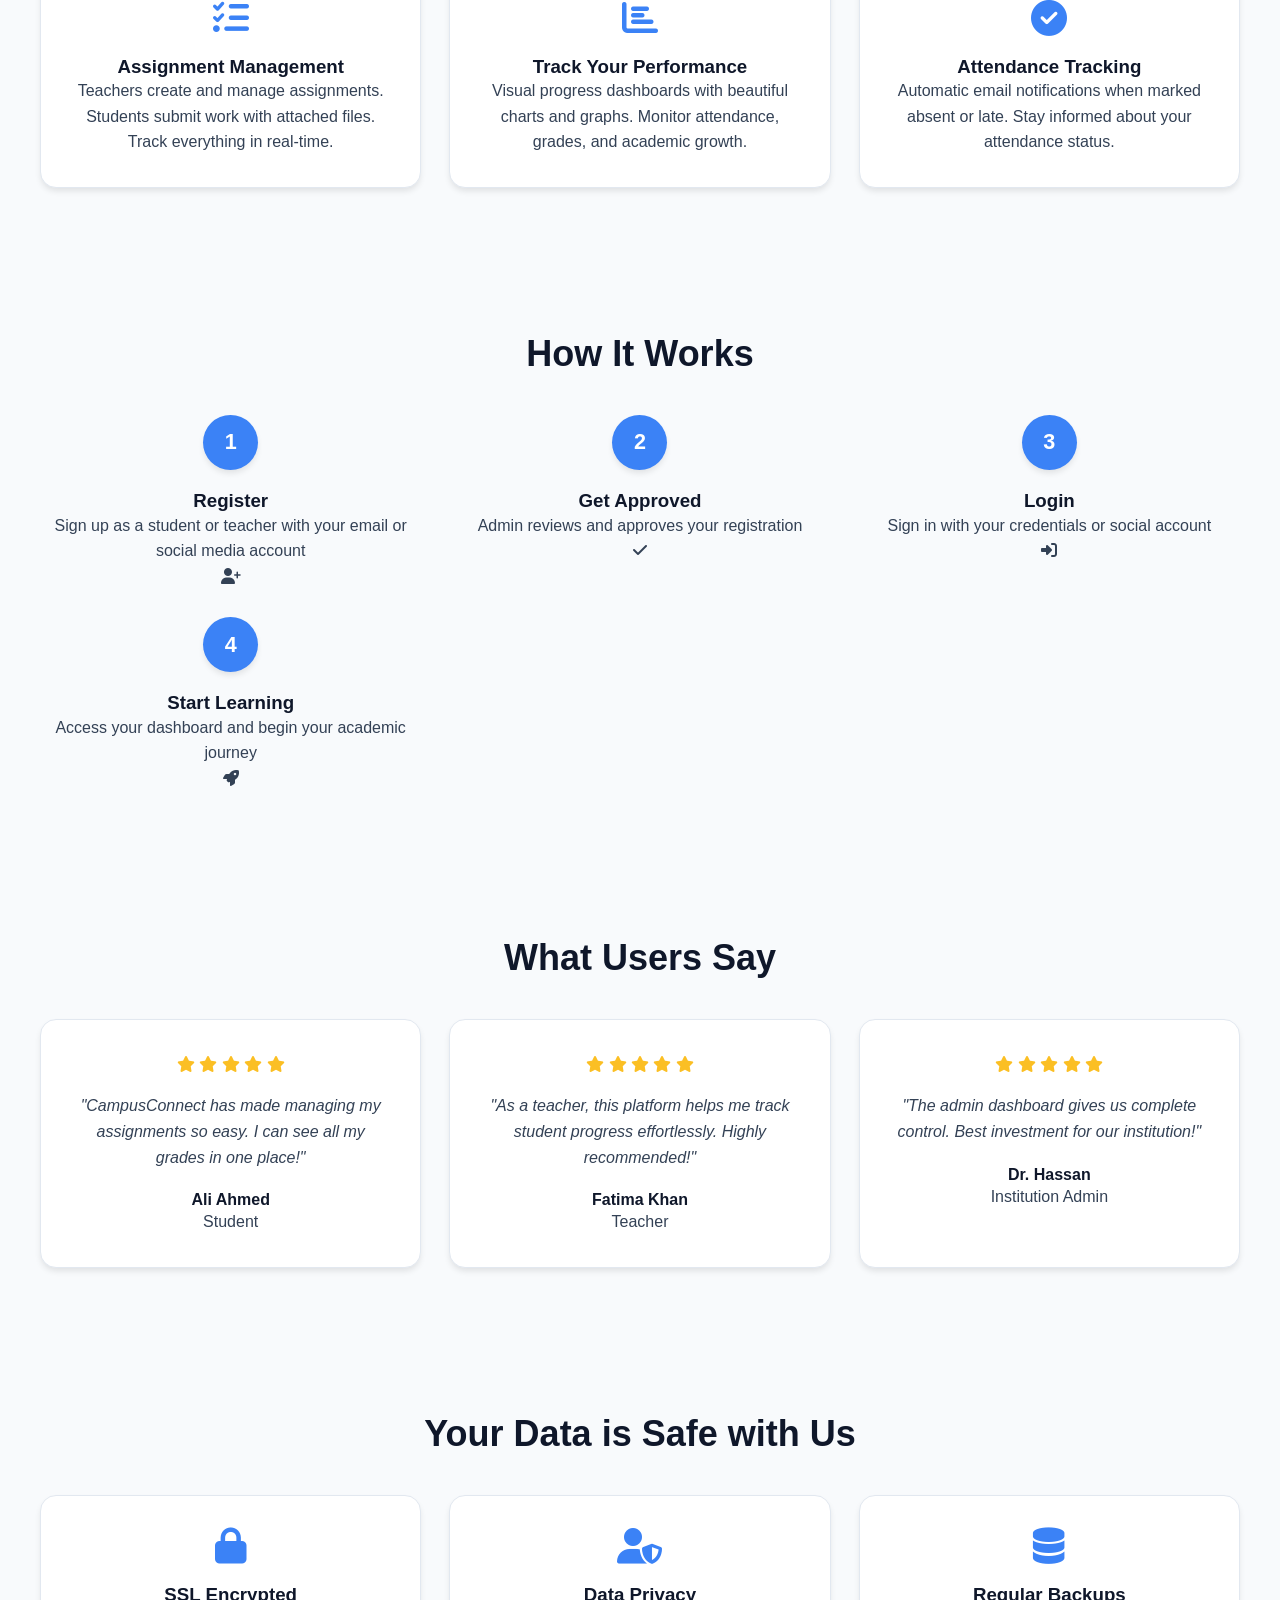
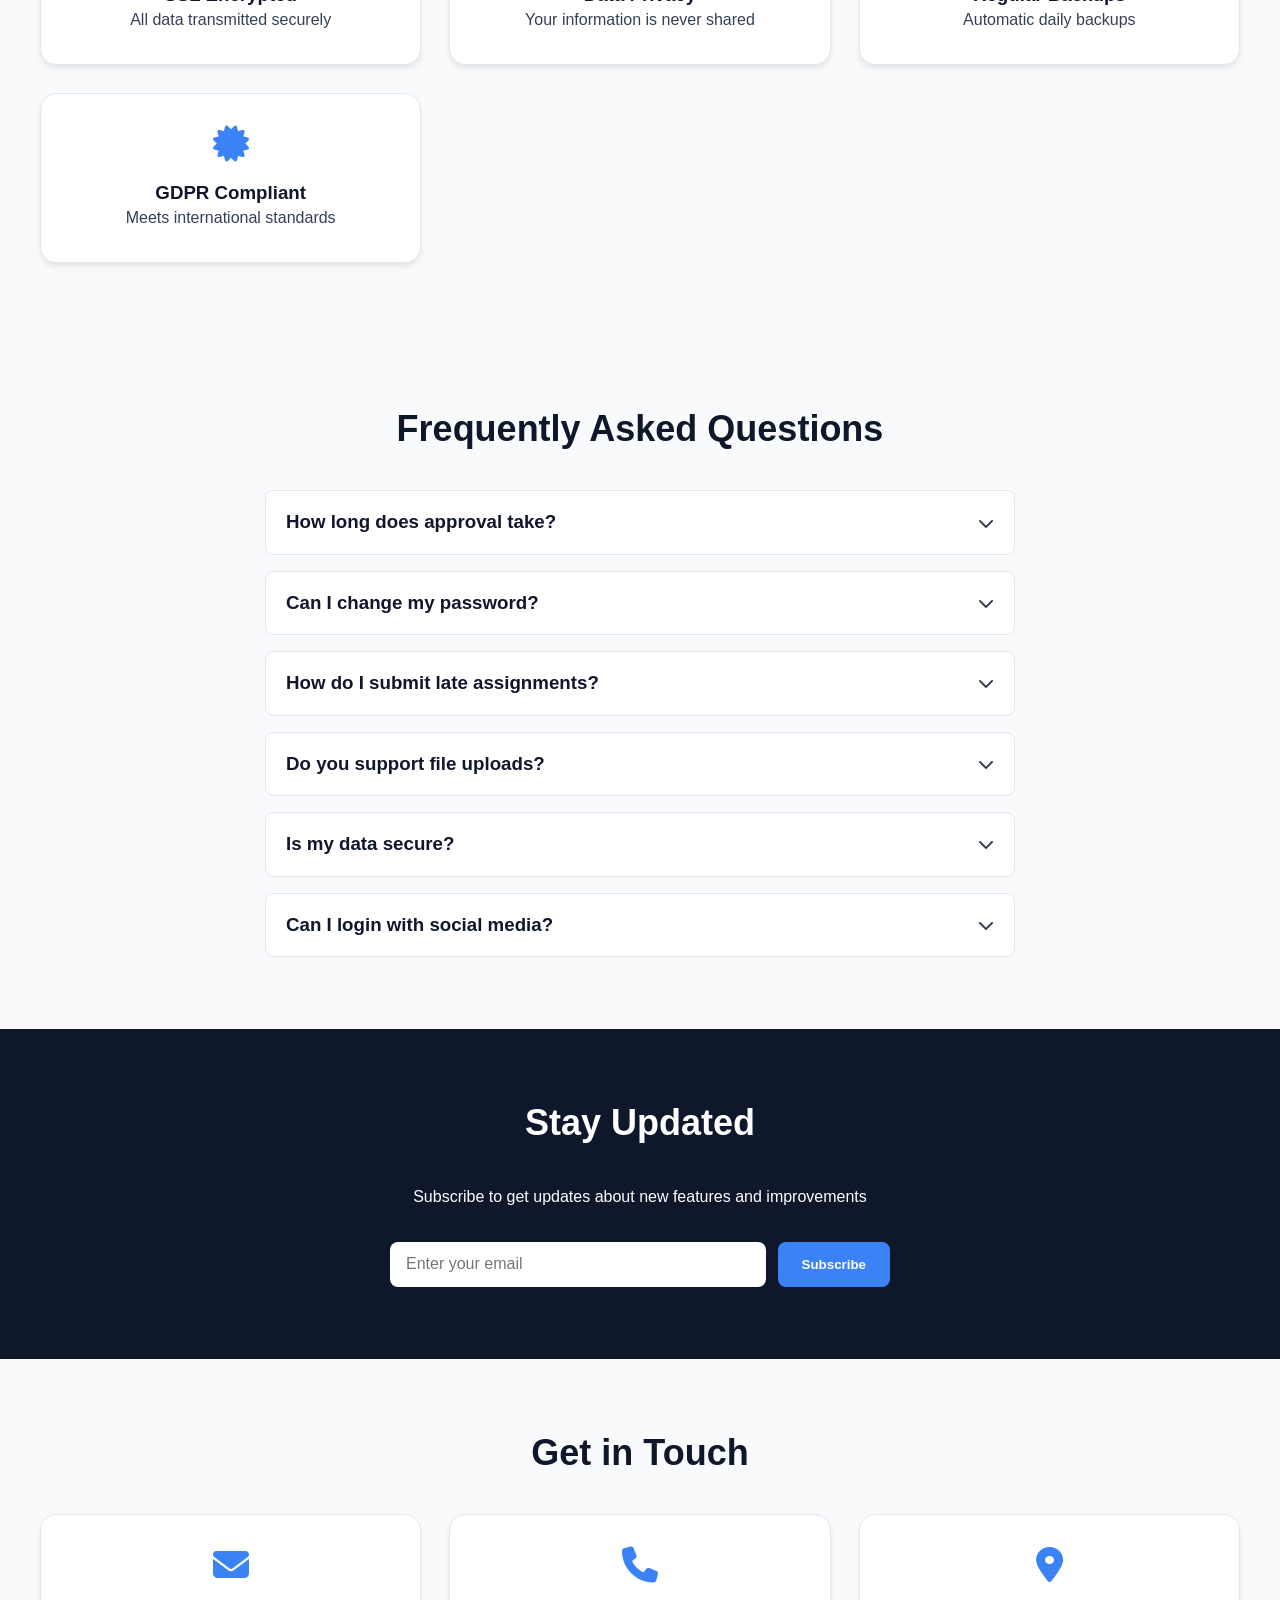
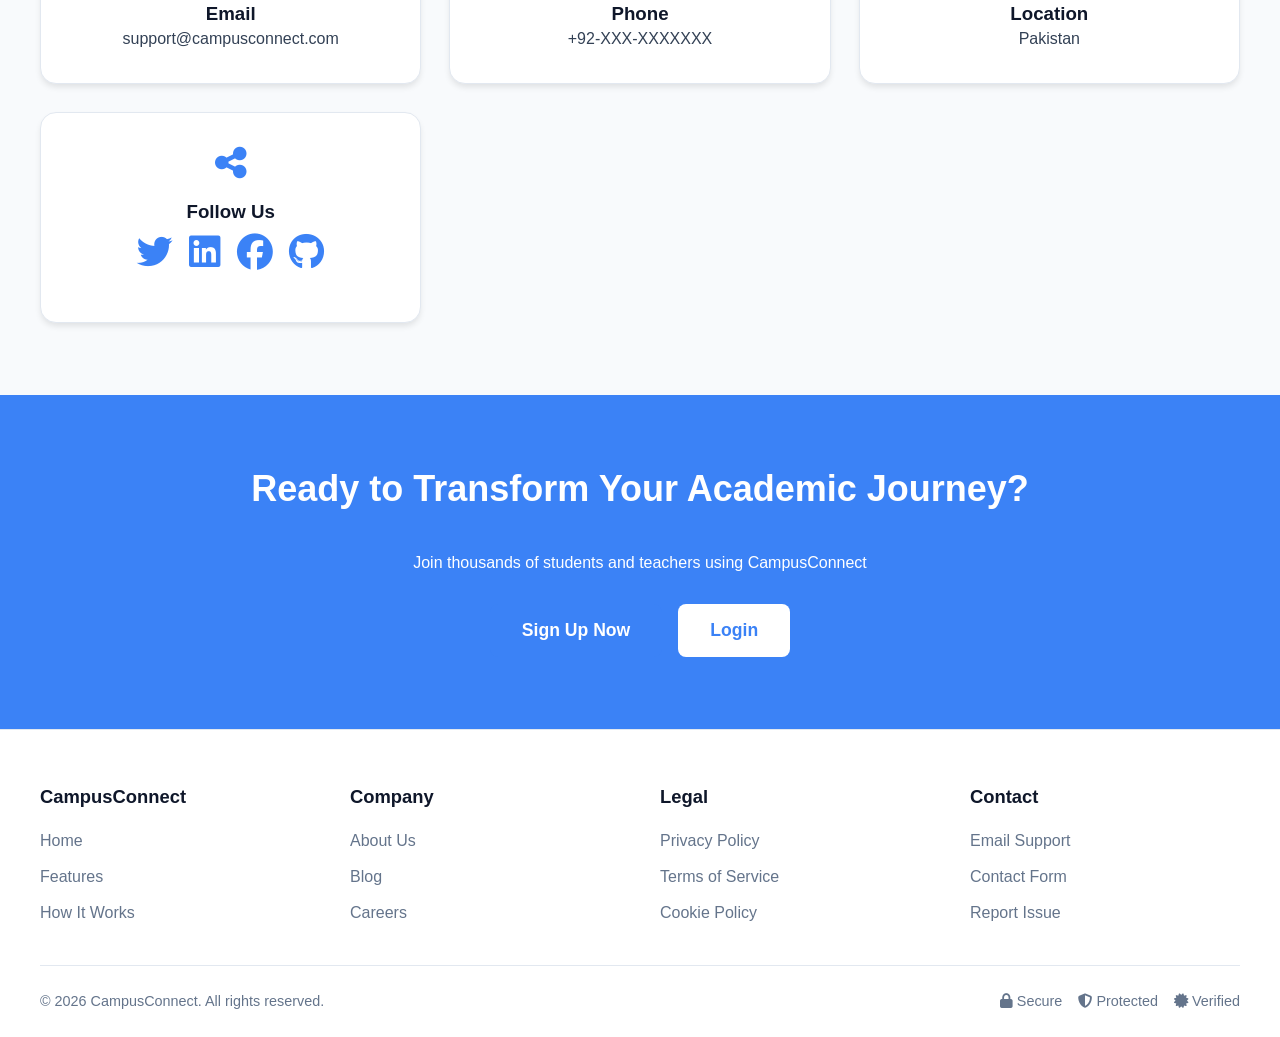
==== commit 927b1ad3: "Updated frontend responsive layout and dashboard functionality" ====
--- a/frontend/pages/admin.html
+++ b/frontend/pages/admin.html
@@ -53,8 +53,33 @@
 
       <main class="main-content">
         <header class="top-nav">
-          <div class="nav-left">
-            <h3 id="panel-title">Overview</h3>
+          <div
+            class="nav-left"
+            style="display: flex; align-items: center; gap: 15px"
+          >
+            <button
+              class="menu-toggle"
+              id="mobile-menu-btn"
+              onclick="
+                document
+                  .getElementById('sidebar')
+                  .classList.toggle('mobile-open');
+                document
+                  .querySelector('.sidebar-overlay')
+                  .classList.toggle('show');
+              "
+              style="
+                display: none;
+                background: transparent;
+                border: none;
+                font-size: 1.5rem;
+                cursor: pointer;
+                color: var(--dark-color);
+              "
+            >
+              <i class="fas fa-bars"></i>
+            </button>
+            <h3 id="panel-title" style="margin: 0">Overview</h3>
           </div>
           <div class="nav-right">
             <button id="logout-btn" class="btn-logout">
--- a/frontend/assets/css/home.css
+++ b/frontend/assets/css/home.css
@@ -1,4 +1,3 @@
-/* ============ GLOBAL VARIABLES & RESET ============ */
 :root {
   --primary-color: #3b82f6;
   --secondary-color: #6366f1;
@@ -24,9 +23,9 @@
   line-height: 1.6;
   background-color: var(--bg-light);
   overflow-x: hidden;
-}
-
-/* ============ TYPOGRAPHY & BUTTONS ============ */
+  width: 100%;
+}
+
 h1,
 h2,
 h3,
@@ -35,10 +34,12 @@
   font-weight: 700;
   line-height: 1.2;
 }
+
 a {
   text-decoration: none;
   color: inherit;
 }
+
 ul {
   list-style: none;
 }
@@ -52,36 +53,43 @@
   cursor: pointer;
   transition: var(--transition);
   border: none;
-}
+  white-space: nowrap;
+}
+
 .btn-primary {
   background: var(--primary-color);
   color: white;
 }
+
 .btn-primary:hover {
   background: #2563eb;
   transform: translateY(-2px);
   box-shadow: var(--shadow-sm);
 }
+
 .btn-secondary {
   background: transparent;
   color: var(--text-main);
   border: 1px solid var(--border-color);
 }
+
 .btn-secondary:hover {
   background: var(--bg-light);
   border-color: var(--primary-color);
   color: var(--primary-color);
 }
+
 .btn-lg {
   padding: 1rem 2rem;
   font-size: 1.1rem;
 }
+
 .btn-block {
   display: block;
   width: 100%;
 }
 
-/* ============ NAVIGATION BAR ============ */
+/* ============ NAVBAR RESPONSIVENESS ============ */
 .navbar {
   position: fixed;
   top: 0;
@@ -92,15 +100,18 @@
   box-shadow: var(--shadow-sm);
   z-index: 1000;
 }
+
 .nav-container {
   max-width: 1200px;
   margin: 0 auto;
-  padding: 0 2rem;
+  padding: 0 1.5rem;
   height: 100%;
   display: flex;
   justify-content: space-between;
   align-items: center;
-}
+  position: relative;
+}
+
 .nav-brand {
   display: flex;
   align-items: center;
@@ -109,126 +120,147 @@
   font-weight: 800;
   color: var(--primary-color);
 }
+
 .nav-menu {
   display: flex;
   gap: 2rem;
 }
+
 .nav-menu a {
   font-weight: 500;
   transition: var(--transition);
 }
+
 .nav-menu a:hover {
   color: var(--primary-color);
 }
+
 .nav-buttons {
   display: flex;
   gap: 1rem;
-}
-
-/* Hamburger Icon for Mobile */
+  align-items: center;
+}
+
 .hamburger {
   display: none;
   flex-direction: column;
   justify-content: space-between;
-  width: 30px;
-  height: 21px;
+  width: 26px;
+  height: 18px;
   cursor: pointer;
   z-index: 1001;
 }
+
 .hamburger span {
   display: block;
   height: 3px;
   width: 100%;
   background: var(--dark-color);
   border-radius: 3px;
-  transition: 0.3s;
-}
-
-/* ============ HERO SECTION ============ */
+  transition: 0.3s ease;
+}
+
+/* ============ HERO DESIGN ============ */
 .hero {
-  padding-top: 120px;
+  padding-top: 110px;
   padding-bottom: 4rem;
   background: linear-gradient(135deg, #eff6ff 0%, #e0e7ff 100%);
-  min-height: 80vh;
-  display: flex;
-  align-items: center;
-}
+  min-height: 85vh;
+  display: flex;
+  align-items: center;
+}
+
 .hero-content {
   max-width: 1200px;
   margin: 0 auto;
-  padding: 0 2rem;
-  display: flex;
-  gap: 4rem;
-  align-items: center;
-}
+  padding: 0 1.5rem;
+  display: flex;
+  gap: 2.5rem;
+  align-items: center;
+  width: 100%;
+}
+
 .hero-text {
   flex: 1;
 }
+
 .hero-title {
-  font-size: 3.5rem;
+  font-size: 3rem;
   margin-bottom: 1.5rem;
   color: var(--dark-color);
 }
+
 .hero-subtitle {
-  font-size: 1.25rem;
+  font-size: 1.15rem;
   color: var(--text-muted);
+  margin-bottom: 2rem;
+  max-width: 550px;
+}
+
+.hero-buttons {
+  display: flex;
+  gap: 1rem;
   margin-bottom: 2.5rem;
-  max-width: 500px;
-}
-.hero-buttons {
-  display: flex;
-  gap: 1rem;
-  margin-bottom: 3rem;
-}
+  flex-wrap: wrap;
+}
+
 .hero-stats {
   display: flex;
-  gap: 3rem;
-}
+  gap: 2.5rem;
+  flex-wrap: wrap;
+}
+
 .stat h3 {
-  font-size: 2rem;
+  font-size: 1.8rem;
   color: var(--primary-color);
   margin-bottom: 0.25rem;
 }
+
 .stat p {
   color: var(--text-muted);
-  font-size: 0.9rem;
+  font-size: 0.85rem;
   font-weight: 500;
 }
+
 .hero-image {
   flex: 1;
   display: flex;
   justify-content: center;
 }
+
 .hero-illustration {
   width: 100%;
-  max-width: 500px;
-  height: 400px;
+  max-width: 450px;
+  height: 350px;
   background: white;
   border-radius: 20px;
   box-shadow: var(--shadow-md);
   display: flex;
   align-items: center;
   justify-content: center;
-  font-size: 8rem;
+  font-size: 6rem;
   color: var(--primary-color);
-  opacity: 0.8;
-}
-
-/* ============ SECTIONS COMMON ============ */
+  opacity: 0.9;
+}
+
+/* ============ SECTION SETTINGS & FLUID GRIDS ============ */
 section {
-  padding: 5rem 2rem;
-}
+  padding: 4.5rem 1rem;
+  width: 100%;
+}
+
 .container {
   max-width: 1200px;
   margin: 0 auto;
 }
+
 section h2 {
   text-align: center;
-  font-size: 2.5rem;
-  margin-bottom: 3rem;
-}
-
-/* ============ GRID LAYOUTS ============ */
+  font-size: 2.25rem;
+  margin-bottom: 2.5rem;
+  padding: 0 10px;
+}
+
 .benefits-grid,
 .features-grid,
 .steps-grid,
@@ -236,193 +268,196 @@
 .security-grid,
 .contact-grid {
   display: grid;
-  grid-template-columns: repeat(auto-fit, minmax(300px, 1fr));
-  gap: 2rem;
-}
-
-/* Cards Design */
+  grid-template-columns: repeat(auto-fit, minmax(280px, 1fr));
+  gap: 1.75rem;
+}
+
 .benefit-card,
 .feature-card,
 .testimonial-card,
-.security-item {
-  background: white;
-  padding: 2.5rem;
+.security-item,
+.contact-info {
+  background: white;
+  padding: 2rem;
   border-radius: 16px;
   box-shadow: var(--shadow-sm);
   transition: var(--transition);
   border: 1px solid var(--border-color);
   text-align: center;
 }
+
 .benefit-card:hover,
 .feature-card:hover {
   transform: translateY(-5px);
   box-shadow: var(--shadow-md);
   border-color: var(--primary-color);
 }
+
 .benefit-card i,
 .feature-icon i,
-.security-item i {
-  font-size: 2.5rem;
+.security-item i,
+.contact-info i {
+  font-size: 2.25rem;
   color: var(--primary-color);
-  margin-bottom: 1.5rem;
-}
-.benefit-card h3,
-.feature-card h3 {
-  margin-bottom: 1rem;
-  font-size: 1.25rem;
-}
+  margin-bottom: 1.25rem;
+}
+
 .step {
   text-align: center;
-  position: relative;
-}
+}
+
 .step-number {
-  width: 60px;
-  height: 60px;
+  width: 55px;
+  height: 55px;
   background: var(--primary-color);
   color: white;
   border-radius: 50%;
   display: flex;
   align-items: center;
   justify-content: center;
-  font-size: 1.5rem;
+  font-size: 1.35rem;
   font-weight: 700;
-  margin: 0 auto 1.5rem;
+  margin: 0 auto 1.25rem;
   box-shadow: var(--shadow-sm);
 }
-.step h3 {
-  margin-bottom: 1rem;
-}
-.step > i {
-  font-size: 2rem;
-  color: var(--text-muted);
-  margin-top: 1.5rem;
-  opacity: 0.5;
-}
-
-/* Testimonials */
+
 .stars {
   color: #fbbf24;
   margin-bottom: 1rem;
 }
+
 .testimonial-card p {
   font-style: italic;
-  margin-bottom: 1.5rem;
-}
-.testimonial-card h4 {
-  color: var(--dark-color);
-}
-.testimonial-card span {
-  font-size: 0.85rem;
-  color: var(--text-muted);
-}
-
-/* FAQ */
+  margin-bottom: 1.25rem;
+}
+
+/* FAQ ACCORDION LAYOUT */
 .faq-grid {
-  max-width: 800px;
+  max-width: 750px;
   margin: 0 auto;
   display: flex;
   flex-direction: column;
   gap: 1rem;
 }
+
 .faq-item {
   background: white;
   border: 1px solid var(--border-color);
   border-radius: 8px;
   overflow: hidden;
 }
+
 .faq-question {
-  padding: 1.5rem;
+  padding: 1.25rem;
   display: flex;
   justify-content: space-between;
   align-items: center;
   cursor: pointer;
   font-weight: 600;
 }
+
 .faq-answer {
-  padding: 0 1.5rem 1.5rem;
+  padding: 0 1.25rem 1.25rem;
   display: none;
   color: var(--text-muted);
 }
 
-/* Newsletter */
+/* Newsletter Section Form alignment */
 .newsletter {
   background: var(--dark-color);
   color: white;
   text-align: center;
 }
+
 .newsletter h2 {
   color: white;
-  margin-bottom: 1rem;
-}
+}
+
 .newsletter-form {
   display: flex;
-  gap: 1rem;
+  gap: 0.75rem;
   max-width: 500px;
   margin: 2rem auto 0;
-}
+  width: 100%;
+}
+
 .newsletter-form input {
   flex: 1;
-  padding: 1rem;
+  padding: 0.85rem 1rem;
   border-radius: 8px;
   border: none;
   outline: none;
-}
-
-/* Final CTA */
+  font-size: 1rem;
+}
+
 .final-cta {
   background: var(--primary-color);
   color: white;
   text-align: center;
 }
+
 .final-cta h2 {
   color: white;
-  margin-bottom: 1.5rem;
-}
+}
+
 .cta-buttons {
   display: flex;
   justify-content: center;
   gap: 1rem;
-  margin-top: 2rem;
-}
+  margin-top: 1.75rem;
+}
+
 .cta-buttons .btn-secondary {
   background: white;
   color: var(--primary-color);
   border: none;
 }
 
+.social-links {
+  display: flex;
+  gap: 1rem;
+  justify-content: center;
+  margin-top: 10px;
+}
+
+.social-links a {
+  font-size: 1.25rem;
+  color: var(--text-muted);
+}
+
 /* ============ FOOTER ============ */
 .footer {
   background: white;
   border-top: 1px solid var(--border-color);
-  padding: 4rem 2rem 2rem;
-}
+  padding: 3.5rem 1rem 1.5rem;
+}
+
 .footer-grid {
   display: grid;
-  grid-template-columns: repeat(auto-fit, minmax(200px, 1fr));
-  gap: 3rem;
-  margin-bottom: 3rem;
+  grid-template-columns: repeat(auto-fit, minmax(180px, 1fr));
+  gap: 2.5rem;
   max-width: 1200px;
-  margin: 0 auto 3rem;
-}
+  margin: 0 auto 2.5rem;
+}
+
 .footer-section h3 {
-  margin-bottom: 1.5rem;
-  font-size: 1.25rem;
-}
+  margin-bottom: 1.25rem;
+  font-size: 1.15rem;
+}
+
 .footer-section ul {
   display: flex;
   flex-direction: column;
-  gap: 0.75rem;
-}
+  gap: 0.65rem;
+}
+
 .footer-section a {
   color: var(--text-muted);
-  transition: var(--transition);
-}
-.footer-section a:hover {
-  color: var(--primary-color);
-}
+}
+
 .footer-bottom {
   border-top: 1px solid var(--border-color);
-  padding-top: 2rem;
+  padding-top: 1.5rem;
   display: flex;
   justify-content: space-between;
   align-items: center;
@@ -431,19 +466,15 @@
   flex-wrap: wrap;
   gap: 1rem;
   color: var(--text-muted);
-}
+  font-size: 0.9rem;
+}
+
 .footer-badges {
   display: flex;
   gap: 1rem;
 }
-.footer-badges span {
-  display: flex;
-  align-items: center;
-  gap: 0.5rem;
-  font-size: 0.85rem;
-}
-
-/* ============ AUTH MODAL (Fix for overlap and cutoff) ============ */
+
+/* ============ RESPONSIVE EMBEDDED MODALS ENGINE ============ */
 .auth-modal {
   position: fixed;
   top: 0;
@@ -457,11 +488,14 @@
   opacity: 0;
   pointer-events: none;
   transition: opacity 0.3s ease;
-}
+  padding: 10px;
+}
+
 .auth-modal.show {
   opacity: 1;
   pointer-events: auto;
 }
+
 .modal-overlay {
   position: absolute;
   width: 100%;
@@ -469,197 +503,106 @@
   background: rgba(15, 23, 42, 0.6);
   backdrop-filter: blur(4px);
 }
+
 .modal-card {
   position: relative;
   background: white;
   width: 100%;
-  max-width: 450px;
+  max-width: 440px;
   border-radius: 20px;
-  padding: 2.5rem;
+  padding: 2rem;
   box-shadow: 0 25px 50px -12px rgba(0, 0, 0, 0.25);
   transform: translateY(20px);
   transition: transform 0.3s ease;
-  max-height: 90vh;
-  overflow-y: auto; /* Fixes modal cutoff on small screens */
-}
+  max-height: 95vh;
+  overflow-y: auto;
+}
+
 .auth-modal.show .modal-card {
   transform: translateY(0);
 }
+
 .modal-close {
   position: absolute;
-  top: 1.5rem;
-  right: 1.5rem;
+  top: 1.25rem;
+  right: 1.25rem;
   background: transparent;
   border: none;
   font-size: 1.5rem;
   color: var(--text-muted);
   cursor: pointer;
-  transition: 0.3s;
-}
-.modal-close:hover {
-  color: var(--danger-color);
-  transform: rotate(90deg);
 }
 
 .auth-header {
   text-align: center;
-  margin-bottom: 2rem;
-}
-.auth-header h2 {
-  font-size: 1.75rem;
-  margin-bottom: 0.5rem;
-}
-.auth-header p {
-  color: var(--text-muted);
-  font-size: 0.9rem;
+  margin-bottom: 1.5rem;
 }
 
 .auth-tabs {
   display: flex;
-  gap: 1rem;
-  margin-bottom: 2rem;
-}
+  gap: 0.75rem;
+  margin-bottom: 1.5rem;
+}
+
 .auth-tab {
   flex: 1;
-  padding: 0.75rem;
+  padding: 0.65rem;
   border: 1px solid var(--border-color);
   background: white;
   border-radius: 8px;
   font-weight: 600;
-  color: var(--text-muted);
   cursor: pointer;
-  transition: 0.3s;
-}
+}
+
 .auth-tab.active {
   background: var(--primary-color);
   color: white;
-  border-color: var(--primary-color);
 }
 
 .form-section {
   display: none;
-  animation: fadeIn 0.3s ease;
-}
+}
+
 .form-section.active {
   display: block;
 }
-@keyframes fadeIn {
-  from {
-    opacity: 0;
-  }
-  to {
-    opacity: 1;
-  }
-}
 
 .form-group {
-  margin-bottom: 1.5rem;
-  text-align: left;
-}
-.form-label {
-  display: block;
-  margin-bottom: 0.5rem;
-  font-weight: 500;
-  font-size: 0.9rem;
-}
+  margin-bottom: 1.25rem;
+}
+
 .form-control {
   width: 100%;
   padding: 0.75rem 1rem;
   border: 1px solid var(--border-color);
   border-radius: 8px;
-  font-family: inherit;
-  transition: 0.3s;
-}
-.form-control:focus {
-  outline: none;
-  border-color: var(--primary-color);
-  box-shadow: 0 0 0 3px rgba(59, 130, 246, 0.1);
-}
-
-/* Password Toggle inside Modal */
-.password-container {
-  position: relative;
-  display: flex;
-  align-items: center;
-}
-.password-container input {
-  width: 100%;
-  padding-right: 2.5rem;
-}
-.toggle-password {
-  position: absolute;
-  right: 1rem;
-  color: var(--text-muted);
-  cursor: pointer;
-}
-
-/* Social Icons in Modal */
-.social-login {
-  display: flex;
-  gap: 1rem;
-  justify-content: center;
-  margin-top: 1rem;
-}
-.btn-social-icon {
-  width: 50px;
-  height: 50px;
-  border-radius: 50%;
-  background: white;
-  border: 1px solid var(--border-color);
-  color: var(--text-main);
-  font-size: 1.5rem;
-  cursor: pointer;
-  display: flex;
-  align-items: center;
-  justify-content: center;
-  transition: 0.3s;
-}
-.btn-social-icon[data-provider="google"]:hover {
-  color: #db4437;
-  border-color: #db4437;
-  background: #fef2f2;
-}
-.btn-social-icon[data-provider="github"]:hover {
-  color: #24292e;
-  border-color: #24292e;
-  background: #f1f5f9;
+  font-size: 1rem;
 }
 
 /* =========================================================
-   100% RESPONSIVE MEDIA QUERIES (Mobile & Tablet Fixes)
+   STRICT 100% DEVICE SCREEN RESOLUTION QUERY SYSTEM
 ========================================================= */
 
 @media screen and (max-width: 1024px) {
   .hero-content {
-    flex-direction: column;
-    text-align: center;
-    padding-top: 2rem;
-  }
-  .hero-subtitle {
-    margin: 0 auto 2.5rem;
-  }
-  .hero-buttons {
-    justify-content: center;
-  }
-  .hero-stats {
-    justify-content: center;
-  }
-  .hero-illustration {
-    height: 300px;
+    gap: 1.5rem;
+  }
+  .hero-title {
+    font-size: 2.5rem;
   }
 }
 
 @media screen and (max-width: 768px) {
-  /* Fixing Navbar Overlap Issue */
+  /* Dynamic Hamburger Navigation Dropdown Toggle Configuration */
   .nav-menu,
   .nav-buttons {
-    display: none; /* Hide standard nav on mobile */
-  }
+    display: none;
+  }
+
   .hamburger {
-    display: flex; /* Show Hamburger */
-  }
-
-  /* Mobile Dropdown Menu Logic */
+    display: flex;
+  }
+
   .navbar.mobile-active .nav-menu {
     display: flex;
     flex-direction: column;
@@ -669,44 +612,48 @@
     width: 100%;
     background: white;
     padding: 1.5rem;
-    box-shadow: 0 10px 15px rgba(0, 0, 0, 0.1);
-    gap: 1rem;
+    box-shadow: 0 10px 15px rgba(0, 0, 0, 0.05);
+    gap: 1.25rem;
     border-top: 1px solid var(--border-color);
   }
+
   .navbar.mobile-active .nav-buttons {
     display: flex;
     flex-direction: column;
     position: absolute;
-    top: 250px;
+    top: 270px;
     left: 0;
     width: 100%;
     background: white;
     padding: 0 1.5rem 1.5rem;
-    box-shadow: 0 10px 15px rgba(0, 0, 0, 0.1);
-  }
-
-  .hero-title {
-    font-size: 2.5rem;
-  }
+    box-shadow: 0 10px 15px rgba(0, 0, 0, 0.05);
+    gap: 0.75rem;
+  }
+
+  .hero-content {
+    flex-direction: column;
+    text-align: center;
+  }
+
+  .hero-subtitle {
+    margin: 0 auto 1.5rem;
+  }
+  .hero-buttons,
   .hero-stats {
-    flex-wrap: wrap;
-    gap: 1.5rem;
-  }
-  .cta-buttons {
-    flex-direction: column;
-  }
+    justify-content: center;
+  }
+  .hero-illustration {
+    height: 280px;
+  }
+
+  .cta-buttons,
   .newsletter-form {
     flex-direction: column;
-  }
-
-  /* Ensure grids become single column to avoid squeezing */
-  .benefits-grid,
-  .features-grid,
-  .steps-grid,
-  .testimonials-grid,
-  .security-grid,
-  .footer-grid {
-    grid-template-columns: 1fr;
+    align-items: center;
+  }
+  .newsletter-form input,
+  .newsletter-form button {
+    width: 100%;
   }
 }
 
@@ -714,13 +661,13 @@
   .hero-title {
     font-size: 2rem;
   }
+  section h2 {
+    font-size: 1.75rem;
+  }
   .modal-card {
-    padding: 1.5rem;
-    width: 95%;
-    border-radius: 12px;
-  }
-  .auth-tabs {
-    flex-direction: column;
-    gap: 0.5rem;
-  }
-}
+    padding: 1.5rem 1rem;
+  }
+  .cta-buttons .btn {
+    width: 100%;
+  }
+}
--- a/frontend/assets/css/dashboard.css
+++ b/frontend/assets/css/dashboard.css
@@ -28,7 +28,6 @@
   width: 100%;
 }
 
-/* SIDEBAR (Gemini Style) */
 .sidebar {
   width: var(--sidebar-width);
   background: var(--bg-surface);
@@ -136,7 +135,6 @@
   display: none;
 }
 
-/* MAIN CONTENT */
 .main-content {
   flex: 1;
   margin-left: var(--sidebar-width);
@@ -176,7 +174,6 @@
   gap: 15px;
 }
 
-/* USER PROFILE & LOGOUT */
 .btn-logout {
   background: transparent;
   border: 1px solid var(--border-color);
@@ -237,7 +234,6 @@
   font-size: 16px;
 }
 
-/* CONTENT AREA */
 .content-area {
   padding: 24px;
   overflow-x: hidden;
@@ -249,6 +245,7 @@
 .tab-content.active {
   display: block;
 }
+
 @keyframes fadeIn {
   from {
     opacity: 0;
@@ -288,7 +285,6 @@
   color: var(--dark-color);
 }
 
-/* CARDS AND TABLES */
 .card {
   background: var(--bg-surface);
   border-radius: 12px;
@@ -309,7 +305,6 @@
   gap: 8px;
 }
 
-/* Table Wrapper for Horizontal Scroll on Mobile */
 .table-container {
   width: 100%;
   overflow-x: auto;
@@ -318,7 +313,7 @@
 table {
   width: 100%;
   border-collapse: collapse;
-  min-width: 700px; /* Forces scroll on small screens */
+  min-width: 700px;
 }
 th,
 td {
@@ -357,7 +352,6 @@
   border: 1px solid var(--border-color);
 }
 
-/* FORMS */
 .form-row {
   display: grid;
   grid-template-columns: repeat(auto-fit, minmax(200px, 1fr));
@@ -387,7 +381,6 @@
   box-shadow: 0 0 0 3px rgba(59, 130, 246, 0.1);
 }
 
-/* BUTTONS */
 .flex-actions {
   display: flex;
   gap: 6px;
@@ -437,7 +430,6 @@
   background: #059669;
 }
 
-/* ============ BEAUTIFUL SPACIOUS MODAL POPUP ============ */
 .auth-modal {
   position: fixed;
   top: 0;
@@ -500,10 +492,7 @@
   font-size: 0.95rem;
 }
 
-/* =========================================================
-   100% BULLETPROOF RESPONSIVENESS (Mobile & Tablet)
-========================================================= */
-
+/* Mobile Menu Fix */
 @media screen and (max-width: 1024px) {
   .dashboard-grid {
     grid-template-columns: repeat(2, 1fr);
@@ -514,7 +503,9 @@
 }
 
 @media screen and (max-width: 768px) {
-  /* Hide Sidebar off-screen by default */
+  #mobile-menu-btn {
+    display: block !important;
+  }
   .sidebar {
     transform: translateX(-100%);
     width: 260px !important;
@@ -539,8 +530,6 @@
     padding: 12px 24px;
     justify-content: flex-start;
   }
-
-  /* Make Main Content take full width */
   .main-content {
     margin-left: 0 !important;
     width: 100% !important;
@@ -549,16 +538,12 @@
     margin-left: 0;
     width: 100%;
   }
-
-  /* Simplify Top Nav */
   .nav-right .user-info {
     display: none;
   }
   .btn-logout span {
     display: none;
   }
-
-  /* Stack Grids */
   .dashboard-grid {
     grid-template-columns: 1fr;
   }
@@ -591,7 +576,6 @@
   }
 }
 
-/* Sidebar Overlay for Mobile to dim background */
 .sidebar-overlay {
   position: fixed;
   top: 0;
